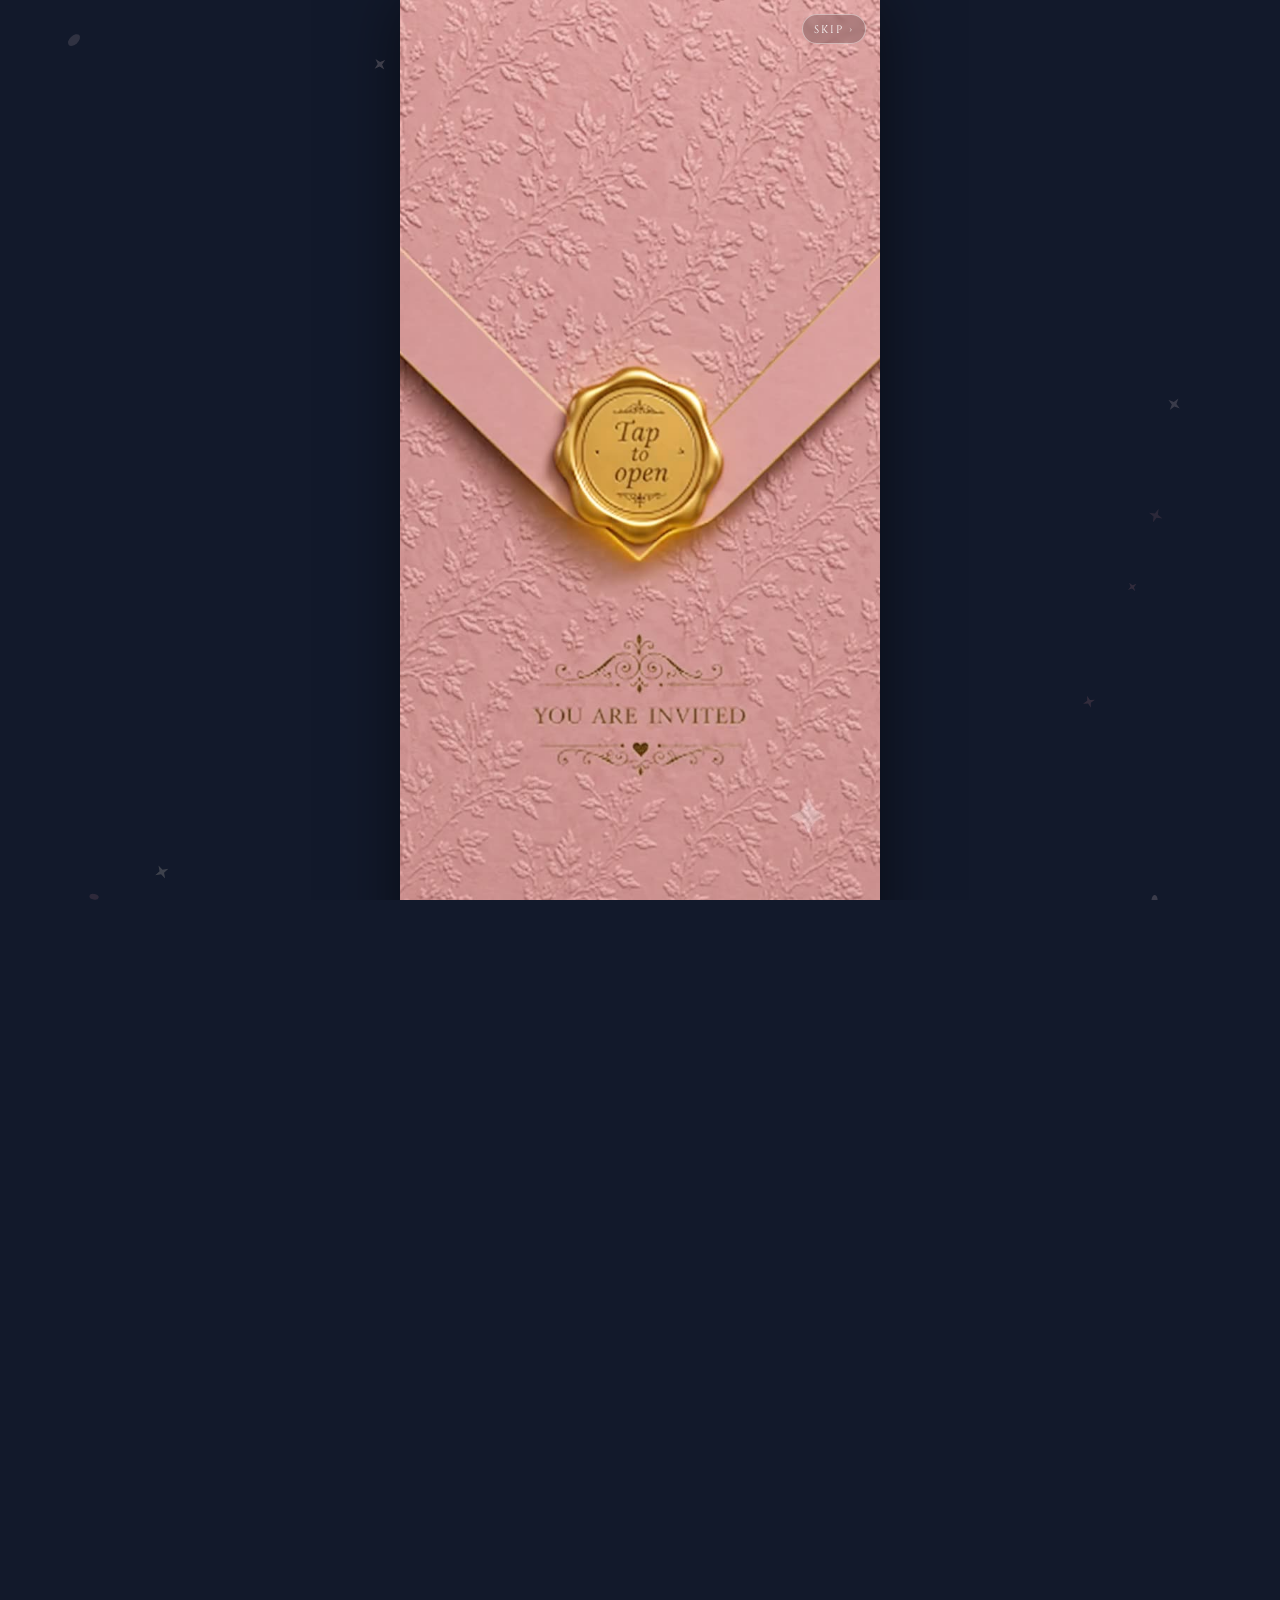
==== index.html @ 9e863898 "Initial-Commit" ====
<!doctype html>
<html lang="en">
<head>
  <meta charset="utf-8" />
  <meta name="viewport" content="width=device-width, initial-scale=1, viewport-fit=cover, maximum-scale=5" />
  <title>Sowreen &amp; CA Shamshuddeen BM — Wedding Invitation</title>
  <meta name="description" content="With the blessings of Allah, you are cordially invited to the Nikah of Sowreen &amp; CA Shamshuddeen BM — Saturday, 26 September 2026, Indian Auditorium, Neralkatte, Mani. Insha Allah." />
  <meta name="theme-color" content="#1f2a44" />
  <meta name="author" content="Sowreen &amp; CA Shamshuddeen BM" />

  <link rel="canonical" href="https://sowreen-weds-shamshuddeen.vercel.app/" />

  <!-- Open Graph / social preview (absolute URLs required for WhatsApp/Facebook) -->
  <meta property="og:type" content="website" />
  <meta property="og:site_name" content="Sowreen weds Shamshuddeen" />
  <meta property="og:title" content="Sowreen &amp; CA Shamshuddeen BM — Wedding Invitation" />
  <meta property="og:description" content="You are cordially invited to the Nikah — Saturday, 26 September 2026, Indian Auditorium, Neralkatte, Mani. Insha Allah." />
  <meta property="og:url" content="https://sowreen-weds-shamshuddeen.vercel.app/" />
  <meta property="og:image" content="https://sowreen-weds-shamshuddeen.vercel.app/assets/og-image.jpg?v=3" />
  <meta property="og:image:secure_url" content="https://sowreen-weds-shamshuddeen.vercel.app/assets/og-image.jpg?v=3" />
  <meta property="og:image:type" content="image/jpeg" />
  <meta property="og:image:width" content="1200" />
  <meta property="og:image:height" content="630" />
  <meta property="og:image:alt" content="Sowreen weds Shamshuddeen — Wedding Invitation" />
  <meta property="og:locale" content="en_US" />

  <meta name="twitter:card" content="summary_large_image" />
  <meta name="twitter:title" content="Sowreen &amp; CA Shamshuddeen BM — Wedding Invitation" />
  <meta name="twitter:description" content="You are cordially invited to the Nikah — Saturday, 26 September 2026, Indian Auditorium, Neralkatte, Mani. Insha Allah." />
  <meta name="twitter:image" content="https://sowreen-weds-shamshuddeen.vercel.app/assets/og-image.jpg?v=3" />

  <link rel="icon" href="assets/favicon.svg" type="image/svg+xml" />
  <link rel="apple-touch-icon" href="assets/favicon.svg" />

  <!-- Structured Data / Schema.org for SEO -->
  <script type="application/ld+json">
  {
    "@context": "https://schema.org",
    "@type": "Event",
    "name": "Nikah Ceremony of Sowreen & CA Shamshuddeen BM",
    "startDate": "2026-09-26T17:45:00+05:30",
    "endDate": "2026-09-26T21:30:00+05:30",
    "eventStatus": "https://schema.org/EventScheduled",
    "eventAttendanceMode": "https://schema.org/OfflineEventAttendanceMode",
    "location": {
      "@type": "Place",
      "name": "Indian Auditorium",
      "address": {
        "@type": "PostalAddress",
        "streetAddress": "Neralkatte, Mani",
        "addressLocality": "Bantwal",
        "addressRegion": "Karnataka",
        "addressCountry": "IN"
      }
    },
    "image": [
      "https://sowreen-weds-shamshuddeen.vercel.app/assets/og-image.jpg"
    ],
    "description": "Wedding celebration and Nikah ceremony of Sowreen & CA Shamshuddeen BM at Indian Auditorium, Neralkatte, Mani followed by dinner."
  }
  </script>

  <!-- Fonts -->
  <link rel="preconnect" href="https://fonts.googleapis.com" />
  <link rel="preconnect" href="https://fonts.gstatic.com" crossorigin />
  <link href="https://fonts.googleapis.com/css2?family=Cinzel:wght@400;500;600&family=Cormorant+Garamond:ital,wght@0,400;0,500;0,600;1,400;1,500&family=Great+Vibes&family=Marcellus&display=swap" rel="stylesheet" />

  <link rel="stylesheet" href="styles.css" />
</head>
<body>

  <!-- Single background music track (user gesture starts it on envelope open). -->
  <audio id="bg-music" loop preload="auto" playsinline>
    <source src="assets/Wedding Nasheed - Sameer Miya.mp3" type="audio/mpeg" />
  </audio>

  <!-- ===== Fixed viewport frame: keeps overlays inside the phone column on desktop ===== -->
  <div class="viewport-frame" aria-hidden="false">

    <!-- Ambient floating petals (very subtle, whole-page) -->
    <canvas id="ambient" class="ambient" aria-hidden="true"></canvas>

    <!-- ===== Section 1: ENVELOPE COVER ===== -->
    <div id="cover" class="cover" role="dialog" aria-label="Wedding invitation envelope. Tap to open.">
      <!-- Poster shown first; swapped for the playing video on tap. Structured so the
           whole media block can be replaced by any other envelope video later. -->
      <div class="cover__media">
        <img id="cover-poster" class="cover__poster" src="assets/envelope-poster.jpg"
             alt="A blush embossed envelope with a gold wax seal reading Tap to open, and You are invited." />
        <video id="cover-video" class="cover__video" muted playsinline preload="auto"
               poster="assets/envelope-poster.jpg">
          <source src="assets/envelope.mp4" type="video/mp4" />
        </video>
      </div>

      <!-- Full-cover tap target (the envelope's own gold seal is the visual cue) -->
      <button id="cover-open" class="cover__open" aria-label="Tap to open the invitation"></button>

      <button id="cover-skip" class="cover__skip" type="button">Skip &rsaquo;</button>
      <div id="cover-flash" class="cover__flash" aria-hidden="true"></div>
    </div>

    <!-- ===== Floating sound toggle (HUD) ===== -->
    <button id="sound-toggle" class="sound-toggle is-hidden" type="button"
            aria-label="Turn music on" aria-pressed="false">
      <svg class="ico ico--off" viewBox="0 0 24 24" width="20" height="20" aria-hidden="true">
        <path d="M4 9v6h4l5 4V5L8 9H4z" fill="currentColor"/>
        <path d="M16 8l6 6M22 8l-6 6" stroke="currentColor" stroke-width="1.8" stroke-linecap="round" fill="none"/>
      </svg>
      <svg class="ico ico--on" viewBox="0 0 24 24" width="20" height="20" aria-hidden="true">
        <path d="M4 9v6h4l5 4V5L8 9H4z" fill="currentColor"/>
        <path d="M16.5 8.5a5 5 0 0 1 0 7M18.8 6.2a8 8 0 0 1 0 11.6" stroke="currentColor" stroke-width="1.8" stroke-linecap="round" fill="none"/>
      </svg>
    </button>
  </div>

  <!-- ===== The invitation (scrolling phone column) ===== -->
  <main id="app" class="phone" aria-label="Wedding invitation">

    <!-- ===== Section 2: VIDEO HERO ===== -->
    <section id="hero" class="hero section-full">
      <video id="hero-video" class="hero__video" autoplay muted playsinline preload="auto"
             poster="assets/hero-poster.jpg">
        <source src="assets/hero.mp4" type="video/mp4" />
      </video>
      <div class="hero__scrim"></div>
      <div class="hero__content">
        <p class="hero__eyebrow reveal">Request the pleasure of your company &amp; blessings to celebrate the wedding of</p>

        <h1 class="couple-name script reveal">Sowreen</h1>
        <p class="couple-parent reveal">Daughter of Mrs. &amp; Mr. K Abdul Salam<br><span style="font-size: 0.85em; opacity: 0.85;">Grand D/o Late Mohammed &amp; Late Chaiyabba &bull; Farangipete</span></p>

        <div class="amp reveal"><span>&amp;</span></div>

        <h1 class="couple-name script reveal">CA Shamshuddeen BM</h1>
        <p class="couple-parent reveal">Son of Mr. Abbas BM<br><span style="font-size: 0.85em; opacity: 0.85;">Aysha Cottage, Panthadka, Kodaje, Neralkatte</span></p>
      </div>
      <a class="scroll-cue" href="#welcome" aria-label="Scroll down">
        <span class="scroll-cue__text">Scroll</span>
        <span class="scroll-cue__chevron"></span>
      </a>
    </section>

    <!-- ===== Section 3: WELCOME / BLESSING ===== -->
    <section id="welcome" class="welcome section-pad">
      <div class="bismillah reveal">
        <p class="bismillah__ar">In the name of Allah</p>
        <p class="bismillah__en">the Most Gracious and the Most Merciful</p>
      </div>

      <div class="verse reveal">
        <p class="verse__text">&ldquo;And We created you in pairs&rdquo;</p>
        <p class="verse__ref">Quran 78:8</p>
      </div>

      <h2 class="title reveal">Welcome</h2>

      <p class="welcome__body reveal">
        We cordially request the pleasure of your company and blessings to celebrate the <em>Nikah</em> of
        <strong>Sowreen</strong> &amp; <strong>CA Shamshuddeen BM</strong>.
        As they begin their blessed journey together in faith and love, we thank you for
        gracing this joyful occasion.
      </p>

      <a class="scroll-cue scroll-cue--dark reveal" href="#scratch" aria-label="Scroll down">
        <span class="scroll-cue__text">Continue</span>
        <span class="scroll-cue__chevron"></span>
      </a>
    </section>

    <!-- ===== Section 4: SCRATCH TO REVEAL → OUR FOREVER BEGINS ===== -->
    <section id="scratch" class="reveal-heart section-full">
      <canvas id="petals" class="reveal-heart__petals" aria-hidden="true"></canvas>
      <div class="reveal-heart__inner reveal">
        <h2 class="reveal-heart__heading script" id="forever-heading">Scratch to Reveal</h2>
        <div class="ornament" aria-hidden="true">
          <span class="ornament__line"></span>
          <span class="ornament__heart">&#9829;</span>
          <span class="ornament__line"></span>
        </div>

        <div class="scratch-heart" id="scratch-card">
          <!-- Revealed underneath: gold heart outline + the invite -->
          <div class="heart-badge">
            <svg viewBox="0 0 200 190" class="heart-badge__svg" aria-hidden="true">
              <path class="heart-badge__path" d="M100 175S12 122 12 60C12 30 36 12 62 12c18 0 31 10 38 24 7-14 20-24 38-24 26 0 50 18 50 48 0 62-88 115-88 115z"/>
            </svg>
            <div class="heart-badge__text">
              <span class="heart-badge__label">You&rsquo;re Invited</span>
              <span class="heart-badge__day">Saturday, 26 September 2026</span>
              <span class="heart-badge__time">5:45 PM</span>
            </div>
          </div>
          <!-- Glittery rose foil, clipped to the same heart, scratched away -->
          <canvas id="scratch-canvas" class="scratch-heart__canvas"
                  aria-label="Scratch the heart to reveal"></canvas>
        </div>

        <p class="subtle subtle--tiny" id="scratch-hint">Scratch the heart to reveal</p>
      </div>
    </section>

    <!-- ===== Section 6: COUNTDOWN ===== -->
    <section id="countdown" class="countdown section-pad">
      <h2 class="title reveal" id="cd-title">Counting Down to the Nikah</h2>
      <p class="subtle reveal" id="cd-sub">Saturday, 26 September 2026 &middot; 5:45 PM (IST)</p>
      <div class="cd reveal" id="cd" role="timer" aria-live="off">
        <div class="cd__unit"><span class="cd__num" id="cd-days">00</span><span class="cd__lbl" id="cd-l1">Days</span></div>
        <div class="cd__unit"><span class="cd__num" id="cd-hours">00</span><span class="cd__lbl" id="cd-l2">Hours</span></div>
        <div class="cd__unit"><span class="cd__num" id="cd-mins">00</span><span class="cd__lbl" id="cd-l3">Minutes</span></div>
        <div class="cd__unit"><span class="cd__num" id="cd-secs">00</span><span class="cd__lbl" id="cd-l4">Seconds</span></div>
      </div>
    </section>

    <!-- ===== Section 7: PROGRAM / TIMELINE ===== -->
    <section id="program" class="program section-pad">
      <h2 class="title reveal">The Celebrations</h2>

      <div class="timeline">
        <!-- Nikah -->
        <article class="event reveal">
          <span class="event__dot" aria-hidden="true"></span>
          <p class="event__label">Nikah Ceremony</p>
          <p class="event__date">Saturday, 26 September 2026</p>
          <p class="event__hijri">15 Rabi al-Akhir 1448</p>
          <p class="event__time">5:45 PM (IST)</p>
          <p class="event__venue">Indian Auditorium, Neralkatte, Mani</p>
          <div class="event__actions">
            <a class="btn btn--sm" id="gcal-nikah" target="_blank" rel="noopener">Add to Google Calendar</a>
          </div>
        </article>

        <!-- Dinner -->
        <article class="event reveal">
          <span class="event__dot" aria-hidden="true"></span>
          <p class="event__label">Wedding Dinner</p>
          <p class="event__date">Saturday, 26 September 2026</p>
          <p class="event__hijri">15 Rabi al-Akhir 1448</p>
          <p class="event__time">Followed by Dinner</p>
          <p class="event__venue">Indian Auditorium, Neralkatte, Mani</p>
          <div class="event__actions">
            <a class="btn btn--sm" id="gcal-reception" target="_blank" rel="noopener">Add to Google Calendar</a>
          </div>
        </article>
      </div>

      <div class="program__ics reveal">
        <button class="btn btn--ghost" id="ics-both" type="button">Download invitation (.ics)</button>
      </div>
    </section>

    <!-- ===== Section 8: LOCATION ===== -->
    <section id="location" class="location section-pad">
      <h2 class="title reveal">Venue &amp; Location</h2>

      <article class="venue reveal">
        <p class="venue__label">Nikah &amp; Wedding Dinner</p>
        <h3 class="venue__name">Indian Auditorium</h3>
        <p class="venue__addr">Neralkatte, Mani, Karnataka</p>
        <p class="venue__hint">Neralkatte junction &middot; Near Mani &middot; Bantwal</p>

        <div class="venue__art">
          <svg viewBox="0 0 240 150" class="venue-art" fill="none" stroke="currentColor"
               stroke-width="2.2" stroke-linecap="round" stroke-linejoin="round" aria-hidden="true">
            <line x1="16" y1="140" x2="224" y2="140"/>
            <path d="M44 70 L120 34 L196 70 Z"/>
            <circle cx="86" cy="52" r="1.6"/><circle cx="103" cy="44" r="1.6"/><circle cx="120" cy="40" r="1.6"/><circle cx="137" cy="44" r="1.6"/><circle cx="154" cy="52" r="1.6"/>
            <path d="M40 70 H200 M40 76 H200"/>
            <path d="M58 76 V128 M84 76 V128 M156 76 V128 M182 76 V128"/>
            <path d="M46 128 H194 M40 140 H200 M52 134 H188"/>
            <path d="M106 128 V100 a14 14 0 0 1 28 0 V128"/>
          </svg>
        </div>

        <div class="venue__actions">
          <a class="btn btn--sm" target="_blank" rel="noopener"
             href="https://www.google.com/maps/dir/?api=1&amp;destination=Indian%20Auditorium%20Neralkatte%20Mani">Get Directions</a>
          <a class="btn btn--sm btn--outline" target="_blank" rel="noopener"
             href="https://www.google.com/maps/search/?api=1&amp;query=Indian%20Auditorium%20Neralkatte%20Mani">View on Google Maps</a>
        </div>
      </article>

      <!-- Contact / RSVP Card from Card Details -->
      <article class="venue reveal" style="margin-top: 1.5rem;">
        <p class="venue__label">For Inquiries &amp; Wishes</p>
        <h3 class="venue__name" style="font-size: 1.15rem;">Mrs. &amp; Mr. K Abdul Salam</h3>
        <p class="venue__addr">Kesanamogaru House, Farangipete, Bantwal</p>
        <p class="venue__hint">Mobile: +91 9845007212</p>
        <div class="venue__actions">
          <a class="btn btn--sm" href="tel:+919845007212">Call: +91 9845007212</a>
          <a class="btn btn--sm btn--outline" target="_blank" rel="noopener" href="https://wa.me/919845007212?text=Heartiest%20Congratulations%20on%20the%20wedding%20of%20Sowreen%20and%20Shamshuddeen!">WhatsApp</a>
        </div>
      </article>
    </section>

    <!-- ===== Section 9: FOOTER ===== -->
    <footer id="footer" class="footer section-pad">
      <div class="footer__mono reveal">S <span>&amp;</span> S</div>
      <p class="footer__dua reveal">&ldquo;Your dua and blessings are the best gift for us&rdquo;</p>
      <p class="footer__insha script reveal">Insha Allah</p>
      <p class="footer__compliments reveal">With best compliments from Relatives &amp; Friends</p>

      <a class="credit reveal" href="https://www.citymartindia.com/" target="_blank" rel="noopener"
         aria-label="Designed and printed by Citymart — cards and graphics">
        <span class="credit__by">Designed &amp; printed by</span>
        <img class="credit__logo" src="assets/citymart-logo.svg" width="74"
             alt="Citymart — cards & graphics" />
      </a>
    </footer>

  </main>

  <script src="script.js" defer></script>
</body>
</html>
---- styles.css ----
/* =========================================================================
   Sowreen weds Shamshuddeen — mobile-first wedding invitation
   Palette: blush / rose · cream · gold · deep night-blue
   ========================================================================= */

:root {
  --blush:      #f7dcdc;
  --blush-soft: #fbeae8;
  --rose:       #cf8a92;
  --rose-deep:  #b06d77;
  --cream:      #fbf4ea;
  --cream-2:    #f5e9da;
  --gold:       #c6a04e;
  --gold-lite:  #e6cf94;
  --gold-deep:  #a37d2f;
  --night:      #1c2740;
  --night-2:    #26324f;
  --night-3:    #33415f;
  --ink:        #40352f;
  --ink-soft:   #6a5c53;
  --paper:      #fffaf3;

  --col-w: 480px;

  --f-script: "Great Vibes", "Segoe Script", cursive;
  --f-serif:  "Cormorant Garamond", Georgia, serif;
  --f-caps:   "Cinzel", "Marcellus", Georgia, serif;
  --f-caps-2: "Marcellus", "Cinzel", Georgia, serif;

  --ease: cubic-bezier(0.22, 0.61, 0.36, 1);
  --safe-top: env(safe-area-inset-top, 0px);
  --safe-bot: env(safe-area-inset-bottom, 0px);
}

* { box-sizing: border-box; }

html, body {
  margin: 0;
  padding: 0;
  background: #12192b;
  color: var(--ink);
  font-family: var(--f-serif);
  -webkit-font-smoothing: antialiased;
  text-rendering: optimizeLegibility;
  overflow-x: hidden;
}

body { position: relative; }

img, video, canvas { max-width: 100%; display: block; }

/* Lock scroll while the envelope cover is up */
body.cover-active { overflow: hidden; height: 100svh; }

/* ---------- Phone column ---------- */
.phone {
  width: 100%;
  max-width: var(--col-w);
  margin: 0 auto;
  position: relative;
  background: linear-gradient(180deg, var(--night) 0%, var(--night-2) 12%, var(--cream) 40%, var(--blush-soft) 100%);
  overflow: hidden;
}

.section-full {
  min-height: 100svh;
  position: relative;
  display: flex;
  flex-direction: column;
  justify-content: center;
  align-items: center;
}

.section-pad {
  padding: clamp(56px, 12vw, 92px) clamp(22px, 7vw, 40px);
  padding-bottom: clamp(56px, 12vw, 92px);
  position: relative;
}

/* ---------- Fixed viewport frame (keeps overlays inside the column) ---------- */
.viewport-frame {
  position: fixed;
  inset: 0;
  max-width: var(--col-w);
  margin-inline: auto;
  z-index: 50;
  pointer-events: none;
}
.viewport-frame > * { pointer-events: auto; }

/* ambient petals canvas over whole page (behind content) */
.ambient {
  position: fixed;
  inset: 0;
  width: 100%;
  height: 100%;
  z-index: 1;
  pointer-events: none;
  opacity: 0.55;
}

/* =========================================================================
   Typography helpers
   ========================================================================= */
.script { font-family: var(--f-script); font-weight: 400; }

.title {
  font-family: var(--f-caps);
  font-weight: 500;
  letter-spacing: 0.14em;
  text-transform: uppercase;
  font-size: clamp(1.15rem, 5.4vw, 1.5rem);
  color: var(--rose-deep);
  text-align: center;
  margin: 0 0 1.4em;
  position: relative;
  padding-bottom: 0.7em;
}
/* gold underline that draws in on reveal */
.title::after {
  content: "";
  position: absolute;
  left: 50%;
  bottom: 0;
  width: 0;
  height: 2px;
  background: linear-gradient(90deg, transparent, var(--gold) 20%, var(--gold-lite) 50%, var(--gold) 80%, transparent);
  transform: translateX(-50%);
  transition: width 1.1s var(--ease) 0.15s;
}
.reveal.in .title::after,
.title.reveal.in::after { width: 78%; }
/* underline also for titles that ARE the reveal element */

.subtle {
  text-align: center;
  color: var(--ink-soft);
  font-size: 1.05rem;
  letter-spacing: 0.04em;
  margin: 0 0 1.6em;
}
.subtle--tiny { font-size: 0.9rem; opacity: 0.8; margin-top: 1.2em; }

/* =========================================================================
   Reveal-on-scroll
   ========================================================================= */
.reveal {
  opacity: 0;
  transform: translateY(26px);
  transition: opacity 0.9s var(--ease), transform 0.9s var(--ease);
  will-change: opacity, transform;
}
.reveal.in { opacity: 1; transform: none; }

/* =========================================================================
   Section 1 — Envelope cover
   ========================================================================= */
.cover {
  position: fixed;
  inset: 0;
  max-width: var(--col-w);
  margin-inline: auto;
  z-index: 60;
  background: radial-gradient(120% 90% at 50% 40%, #e7c3c6 0%, #cf9aa0 55%, #9c6b72 100%);
  display: flex;
  align-items: center;
  justify-content: center;
  overflow: hidden;
  transition: opacity 0.9s var(--ease);
}
.cover.is-gone { opacity: 0; pointer-events: none; }

.cover__media { position: absolute; inset: 0; }
.cover__poster,
.cover__video {
  position: absolute;
  inset: 0;
  width: 100%;
  height: 100%;
  object-fit: cover;
}
.cover__video { opacity: 0; transition: opacity 0.4s ease; }
.cover.is-opening .cover__video { opacity: 1; }
.cover.is-opening .cover__poster { opacity: 0; transition: opacity 0.4s ease; }

.cover__open {
  position: absolute;
  inset: 0;
  width: 100%;
  height: 100%;
  border: 0;
  background: transparent;
  cursor: pointer;
  display: flex;
  align-items: flex-end;
  justify-content: center;
  padding-bottom: calc(16vh + var(--safe-bot));
  -webkit-tap-highlight-color: transparent;
}
.cover.is-opening .cover__open { display: none; }

@keyframes floaty {
  0%,100% { transform: translateY(0); }
  50%     { transform: translateY(-6px); }
}

.cover__skip {
  position: absolute;
  top: calc(var(--safe-top) + 14px);
  right: 14px;
  z-index: 3;
  border: 1px solid rgba(255,255,255,0.45);
  background: rgba(40,20,24,0.25);
  color: #fff;
  font-family: var(--f-caps);
  letter-spacing: 0.18em;
  text-transform: uppercase;
  font-size: 0.68rem;
  padding: 0.6em 1em;
  border-radius: 30px;
  cursor: pointer;
  backdrop-filter: blur(3px);
  -webkit-backdrop-filter: blur(3px);
}

.cover__flash {
  position: absolute;
  inset: 0;
  background: #fff;
  opacity: 0;
  pointer-events: none;
  z-index: 4;
}
.cover.is-flashing .cover__flash {
  animation: coverFlash 0.9s ease forwards;
}
@keyframes coverFlash {
  0%   { opacity: 0; }
  40%  { opacity: 0.9; }
  100% { opacity: 0; }
}

/* =========================================================================
   Floating sound toggle
   ========================================================================= */
.sound-toggle {
  position: absolute;
  top: calc(var(--safe-top) + 14px);
  right: 14px;
  z-index: 55;
  width: 46px;
  height: 46px;
  border-radius: 50%;
  border: 1px solid rgba(214, 182, 112, 0.8);
  background: rgba(28, 39, 64, 0.55);
  color: var(--gold-lite);
  display: grid;
  place-items: center;
  cursor: pointer;
  backdrop-filter: blur(6px);
  -webkit-backdrop-filter: blur(6px);
  box-shadow: 0 4px 16px rgba(0,0,0,0.28);
  transition: opacity 0.4s ease, transform 0.25s ease;
}
.sound-toggle:active { transform: scale(0.92); }
.sound-toggle.is-hidden { opacity: 0; pointer-events: none; }
.sound-toggle .ico { position: absolute; transition: opacity 0.25s ease; }
.sound-toggle .ico--on { opacity: 0; }
.sound-toggle[aria-pressed="true"] .ico--on { opacity: 1; }
.sound-toggle[aria-pressed="true"] .ico--off { opacity: 0; }

/* =========================================================================
   Section 2 — Hero
   ========================================================================= */
.hero { overflow: hidden; background: var(--night); }
.hero__video {
  position: absolute;
  inset: 0;
  width: 100%;
  height: 100%;
  object-fit: cover;
  z-index: 0;
}
.hero__scrim {
  position: absolute;
  inset: 0;
  z-index: 1;
  background:
    linear-gradient(180deg, rgba(18,25,43,0.55) 0%, rgba(18,25,43,0.12) 30%, rgba(18,25,43,0.25) 62%, rgba(18,25,43,0.75) 100%);
}
.hero__content {
  position: relative;
  z-index: 2;
  text-align: center;
  color: #fff;
  padding: 0 clamp(24px, 8vw, 44px);
  width: 100%;
}
.hero__eyebrow {
  font-family: var(--f-caps-2);
  font-size: 0.94rem;
  line-height: 1.6;
  letter-spacing: 0.05em;
  color: var(--cream);
  max-width: 20em;
  margin: 0 auto 1.1em;
  text-shadow: 0 2px 10px rgba(0,0,0,0.5);
  transition-delay: 0.15s;
}
.couple-name {
  font-size: clamp(2.9rem, 15vw, 4.1rem);
  line-height: 1.02;
  margin: 0.05em 0 0.06em;
  color: #fff;
  text-shadow: 0 3px 18px rgba(0,0,0,0.5), 0 0 30px rgba(230,207,148,0.25);
}
.couple-parent {
  font-size: 0.92rem;
  letter-spacing: 0.03em;
  color: var(--cream-2);
  margin: 0 0 0.2em;
  font-style: italic;
  text-shadow: 0 2px 8px rgba(0,0,0,0.5);
}
.amp {
  margin: 0.5em 0;
  display: flex;
  align-items: center;
  justify-content: center;
  gap: 14px;
}
.amp span {
  font-family: var(--f-script);
  font-size: 2.4rem;
  color: var(--gold-lite);
  text-shadow: 0 2px 12px rgba(0,0,0,0.5);
}
.amp::before, .amp::after {
  content: "";
  width: 42px;
  height: 1px;
  background: linear-gradient(90deg, transparent, var(--gold-lite));
}
.amp::after { transform: scaleX(-1); }

/* Scroll cue */
.scroll-cue {
  position: absolute;
  bottom: calc(20px + var(--safe-bot));
  left: 0;
  right: 0;
  z-index: 3;
  display: flex;
  flex-direction: column;
  align-items: center;
  gap: 8px;
  text-decoration: none;
  color: var(--cream);
  animation: floaty 2.4s ease-in-out infinite;
}
.scroll-cue__text {
  font-family: var(--f-caps);
  text-transform: uppercase;
  letter-spacing: 0.22em;
  font-size: 0.66rem;
}
.scroll-cue__chevron {
  width: 12px; height: 12px;
  border-right: 2px solid currentColor;
  border-bottom: 2px solid currentColor;
  transform: rotate(45deg);
}
.scroll-cue--dark { position: static; transform: none; color: var(--rose-deep); margin: 2.4em auto 0; }

/* =========================================================================
   Section 3 — Welcome / blessing
   ========================================================================= */
.welcome {
  background: linear-gradient(180deg, #dcc2c4 0%, #ecdadb 50%, #f4e9e8 100%);
  text-align: center;
}
.bismillah { margin-bottom: 1.8em; }
.bismillah__ar {
  font-family: var(--f-caps);
  font-size: 1.25rem;
  letter-spacing: 0.06em;
  color: var(--gold-deep);
  margin: 0 0 0.25em;
}
.bismillah__en {
  font-style: italic;
  font-size: 1.02rem;
  color: var(--ink-soft);
  margin: 0;
}
.verse {
  margin: 0 auto 2.4em;
  max-width: 22em;
}
.verse__text {
  font-family: var(--f-serif);
  font-style: italic;
  font-size: 1.55rem;
  color: var(--rose-deep);
  margin: 0 0 0.3em;
  line-height: 1.4;
}
.verse__ref {
  font-family: var(--f-caps);
  letter-spacing: 0.2em;
  text-transform: uppercase;
  font-size: 0.72rem;
  color: var(--gold-deep);
  margin: 0;
}
.welcome__body {
  font-size: 1.22rem;
  line-height: 1.75;
  color: var(--ink);
  max-width: 24em;
  margin: 0 auto;
}
.welcome__body em { color: var(--rose-deep); font-weight: 500; }
.welcome__body strong { color: var(--ink); font-weight: 600; }

/* =========================================================================
   Section 4 — Scratch to reveal → Our forever begins
   ========================================================================= */
.reveal-heart {
  background: linear-gradient(180deg, #efd9d8 0%, #f2e4e6 45%, #ebdeea 100%);
  text-align: center;
  overflow: hidden;
}
.reveal-heart__petals {
  position: absolute;
  inset: 0;
  width: 100%;
  height: 100%;
  z-index: 0;
  pointer-events: none;
}
.reveal-heart__inner {
  position: relative;
  z-index: 2;
  width: 100%;
  padding: 0 clamp(22px, 7vw, 40px);
}
.reveal-heart__heading {
  font-size: clamp(2.1rem, 9.5vw, 3.2rem);
  line-height: 1.05;
  color: var(--rose-deep);
  margin: 0 0 0.1em;
  transition: opacity 0.5s ease;
}

.ornament {
  display: flex;
  align-items: center;
  justify-content: center;
  gap: 12px;
  margin: 0.2em auto 1.5em;
}
.ornament__line {
  width: 46px;
  height: 1px;
  background: linear-gradient(90deg, transparent, var(--gold));
}
.ornament__line:last-child { transform: scaleX(-1); }
.ornament__heart { color: var(--rose); font-size: 0.85rem; }

.scratch-heart {
  position: relative;
  width: min(300px, 74vw);
  aspect-ratio: 200 / 190;
  margin: 0 auto;
}
.heart-badge { position: absolute; inset: 0; width: 100%; height: 100%; }
.heart-badge__svg { position: absolute; inset: 0; width: 100%; height: 100%; overflow: visible; }
.heart-badge__path {
  fill: rgba(255,255,255,0.4);
  stroke: var(--gold);
  stroke-width: 2.5;
  filter: drop-shadow(0 12px 26px rgba(150,80,86,0.35));
}
.heart-badge__text {
  position: absolute;
  inset: 0;
  display: flex;
  flex-direction: column;
  align-items: center;
  justify-content: center;
  gap: 4px;
  padding-bottom: 7%;
}
.heart-badge__label {
  font-family: var(--f-script);
  font-size: 2rem;
  color: var(--rose-deep);
  line-height: 1;
}
.heart-badge__day {
  font-family: var(--f-caps);
  text-transform: uppercase;
  letter-spacing: 0.08em;
  font-size: 0.72rem;
  color: var(--ink);
  margin-top: 0.5em;
}
.heart-badge__time {
  font-family: var(--f-serif);
  font-size: 1.3rem;
  color: var(--gold-deep);
  letter-spacing: 0.06em;
}
.scratch-heart__canvas {
  position: absolute;
  inset: 0;
  width: 100%;
  height: 100%;
  touch-action: none;
  cursor: grab;
  transition: opacity 0.6s ease;
}
.scratch-heart.is-revealed .scratch-heart__canvas { opacity: 0; pointer-events: none; }

/* =========================================================================
   Section 6 — Countdown
   ========================================================================= */
.countdown {
  background: linear-gradient(180deg, var(--rose) 0%, var(--night-2) 130%);
  text-align: center;
}
.countdown .title { color: #fff; }
.countdown .title::after { background: linear-gradient(90deg, transparent, var(--gold-lite), transparent); }
.countdown .subtle { color: var(--cream); }
.cd {
  display: grid;
  grid-template-columns: repeat(4, 1fr);
  gap: clamp(8px, 3vw, 16px);
  max-width: 380px;
  margin: 0.4em auto 0;
}
.cd__unit {
  background: rgba(255,255,255,0.1);
  border: 1px solid rgba(230,207,148,0.4);
  border-radius: 14px;
  padding: 1em 0.3em 0.8em;
  display: flex;
  flex-direction: column;
  align-items: center;
  backdrop-filter: blur(4px);
  -webkit-backdrop-filter: blur(4px);
}
.cd__num {
  font-family: var(--f-caps);
  font-size: clamp(1.8rem, 8vw, 2.4rem);
  color: #fff;
  line-height: 1;
  font-variant-numeric: tabular-nums;
}
.cd__num.tick { animation: tick 0.5s var(--ease); }
@keyframes tick {
  0% { transform: translateY(-6px); opacity: 0.3; }
  100% { transform: translateY(0); opacity: 1; }
}
.cd__lbl {
  font-family: var(--f-caps);
  text-transform: uppercase;
  letter-spacing: 0.14em;
  font-size: 0.6rem;
  color: var(--gold-lite);
  margin-top: 0.7em;
}
.cd__done {
  color: #fff;
  font-size: 1.3rem;
  font-style: italic;
  margin-top: 1em;
}

/* =========================================================================
   Section 7 — Program / timeline
   ========================================================================= */
.program { background: linear-gradient(180deg, var(--night-2) 0%, var(--night) 60%, var(--night-2) 100%); }
.program .title { color: #fff; }
.program .title::after { background: linear-gradient(90deg, transparent, var(--gold-lite), transparent); }
.timeline {
  position: relative;
  max-width: 380px;
  margin: 0 auto;
  padding-left: 26px;
}
.timeline::before {
  content: "";
  position: absolute;
  left: 6px;
  top: 6px;
  bottom: 6px;
  width: 2px;
  background: linear-gradient(180deg, var(--gold), rgba(198,160,78,0.2));
}
.event {
  position: relative;
  background: rgba(255,255,255,0.06);
  border: 1px solid rgba(230,207,148,0.28);
  border-radius: 16px;
  padding: 1.3em 1.3em 1.2em;
  margin-bottom: 1.4em;
  color: var(--cream);
  backdrop-filter: blur(4px);
  -webkit-backdrop-filter: blur(4px);
}
.event__dot {
  position: absolute;
  left: -26px;
  top: 1.6em;
  width: 13px;
  height: 13px;
  border-radius: 50%;
  background: var(--gold-lite);
  border: 2px solid var(--night);
  box-shadow: 0 0 0 3px rgba(230,207,148,0.25);
}
.event__label {
  font-family: var(--f-caps);
  text-transform: uppercase;
  letter-spacing: 0.2em;
  font-size: 0.95rem;
  color: var(--gold-lite);
  margin: 0 0 0.5em;
}
.event__date { font-size: 1.28rem; color: #fff; margin: 0 0 0.1em; font-weight: 500; }
.event__hijri { font-size: 0.86rem; font-style: italic; color: var(--cream-2); opacity: 0.85; margin: 0 0 0.5em; }
.event__time { font-size: 1.02rem; color: var(--cream); margin: 0 0 0.15em; }
.event__venue { font-size: 0.98rem; color: var(--cream-2); margin: 0 0 1em; line-height: 1.4; }
.event__actions { display: flex; }

.program__ics { text-align: center; margin-top: 0.6em; }

/* Buttons */
.btn {
  display: inline-flex;
  align-items: center;
  justify-content: center;
  gap: 0.5em;
  font-family: var(--f-caps);
  text-transform: uppercase;
  letter-spacing: 0.12em;
  font-size: 0.72rem;
  text-decoration: none;
  cursor: pointer;
  border-radius: 40px;
  padding: 0.85em 1.5em;
  border: 1px solid var(--gold);
  background: linear-gradient(135deg, var(--gold-lite), var(--gold));
  color: #3a2a12;
  transition: transform 0.18s ease, box-shadow 0.25s ease;
  box-shadow: 0 6px 18px -8px rgba(198,160,78,0.7);
}
.btn:active { transform: translateY(1px) scale(0.99); }
.btn--sm { font-size: 0.68rem; padding: 0.75em 1.25em; }
.btn--ghost {
  background: transparent;
  color: var(--gold-lite);
  border: 1px solid var(--gold);
  box-shadow: none;
}

/* =========================================================================
   Section 8 — Location
   ========================================================================= */
.location {
  background: linear-gradient(180deg, var(--night-2) 0%, var(--cream) 40%, var(--blush-soft) 100%);
  text-align: center;
}
.location .title { color: var(--gold-lite); }
.venue {
  background: var(--paper);
  border: 1px solid rgba(198,160,78,0.35);
  border-radius: 18px;
  padding: 1.6em 1.4em;
  margin: 0 auto 1.5em;
  max-width: 340px;
  box-shadow: 0 16px 36px -22px rgba(120,70,74,0.6);
}
.venue__label {
  font-family: var(--f-caps);
  text-transform: uppercase;
  letter-spacing: 0.22em;
  font-size: 0.72rem;
  color: var(--gold-deep);
  margin: 0 0 0.6em;
}
.venue__name {
  font-family: var(--f-caps-2);
  font-size: 1.5rem;
  color: var(--ink);
  margin: 0 0 0.15em;
  line-height: 1.2;
}
.venue__addr { font-size: 1.05rem; color: var(--ink-soft); margin: 0 0 0.2em; }
.venue__hint {
  font-family: var(--f-serif);
  font-style: italic;
  font-size: 0.9rem;
  color: var(--rose-deep);
  margin: 0 0 0.4em;
}
.venue__art {
  color: var(--gold-deep);
  max-width: 210px;
  margin: 0.6em auto 1.3em;
}
.venue-art {
  width: 100%;
  height: auto;
  display: block;
  filter: drop-shadow(0 8px 16px rgba(150,80,86,0.18));
}
.venue__actions {
  display: flex;
  flex-direction: column;
  align-items: center;
  gap: 0.6em;
}
.venue__actions .btn { min-width: 210px; }
.btn--outline {
  background: transparent;
  color: var(--gold-deep);
  border: 1px solid var(--gold);
  box-shadow: none;
}

/* =========================================================================
   Section 9 — Footer
   ========================================================================= */
.footer {
  background: linear-gradient(180deg, var(--blush-soft) 0%, var(--night-2) 100%);
  text-align: center;
  padding-bottom: calc(clamp(56px, 12vw, 92px) + var(--safe-bot));
}
.footer__mono {
  font-family: var(--f-script);
  font-size: 4rem;
  line-height: 1;
  color: var(--rose-deep);
  margin-bottom: 0.3em;
}
.footer__mono span { color: var(--gold); font-size: 2.8rem; }
.footer__dua {
  font-style: italic;
  font-size: 1.2rem;
  color: var(--ink);
  max-width: 20em;
  margin: 0.6em auto;
}
.footer__insha {
  font-size: 2.6rem;
  color: var(--gold-deep);
  margin: 0.2em 0 0.6em;
}
.footer__compliments {
  font-family: var(--f-caps);
  text-transform: uppercase;
  letter-spacing: 0.14em;
  font-size: 0.74rem;
  color: var(--cream);
  margin: 0;
}
.credit {
  margin: 2.4em auto 0;
  display: inline-flex;
  align-items: center;
  gap: 0.55em;
  background: rgba(255, 250, 243, 0.92);
  border: 1px solid rgba(198, 160, 78, 0.4);
  border-radius: 30px;
  padding: 0.4em 0.85em;
  text-decoration: none;
  box-shadow: 0 8px 20px -14px rgba(0, 0, 0, 0.5);
  opacity: 0.9;
  transition: opacity 0.2s ease;
}
.credit:hover { opacity: 1; }
.credit__by {
  font-family: var(--f-caps);
  text-transform: uppercase;
  letter-spacing: 0.14em;
  font-size: 0.48rem;
  color: var(--ink-soft);
}
.credit__logo { width: 74px; height: auto; display: block; }

/* =========================================================================
   Desktop framing (keeps it phone-shaped)
   ========================================================================= */
@media (min-width: 481px) {
  body { padding: 0; }
  .phone {
    box-shadow: 0 0 60px rgba(0,0,0,0.5);
    min-height: 100svh;
  }
}

/* =========================================================================
   Reduced motion
   ========================================================================= */
@media (prefers-reduced-motion: reduce) {
  .reveal { opacity: 1 !important; transform: none !important; transition: none !important; }
  .title::after { transition: none; width: 78%; }
  .scroll-cue { animation: none !important; }
  .cd__num.tick { animation: none !important; }
  * { scroll-behavior: auto !important; }
}

html { scroll-behavior: smooth; }
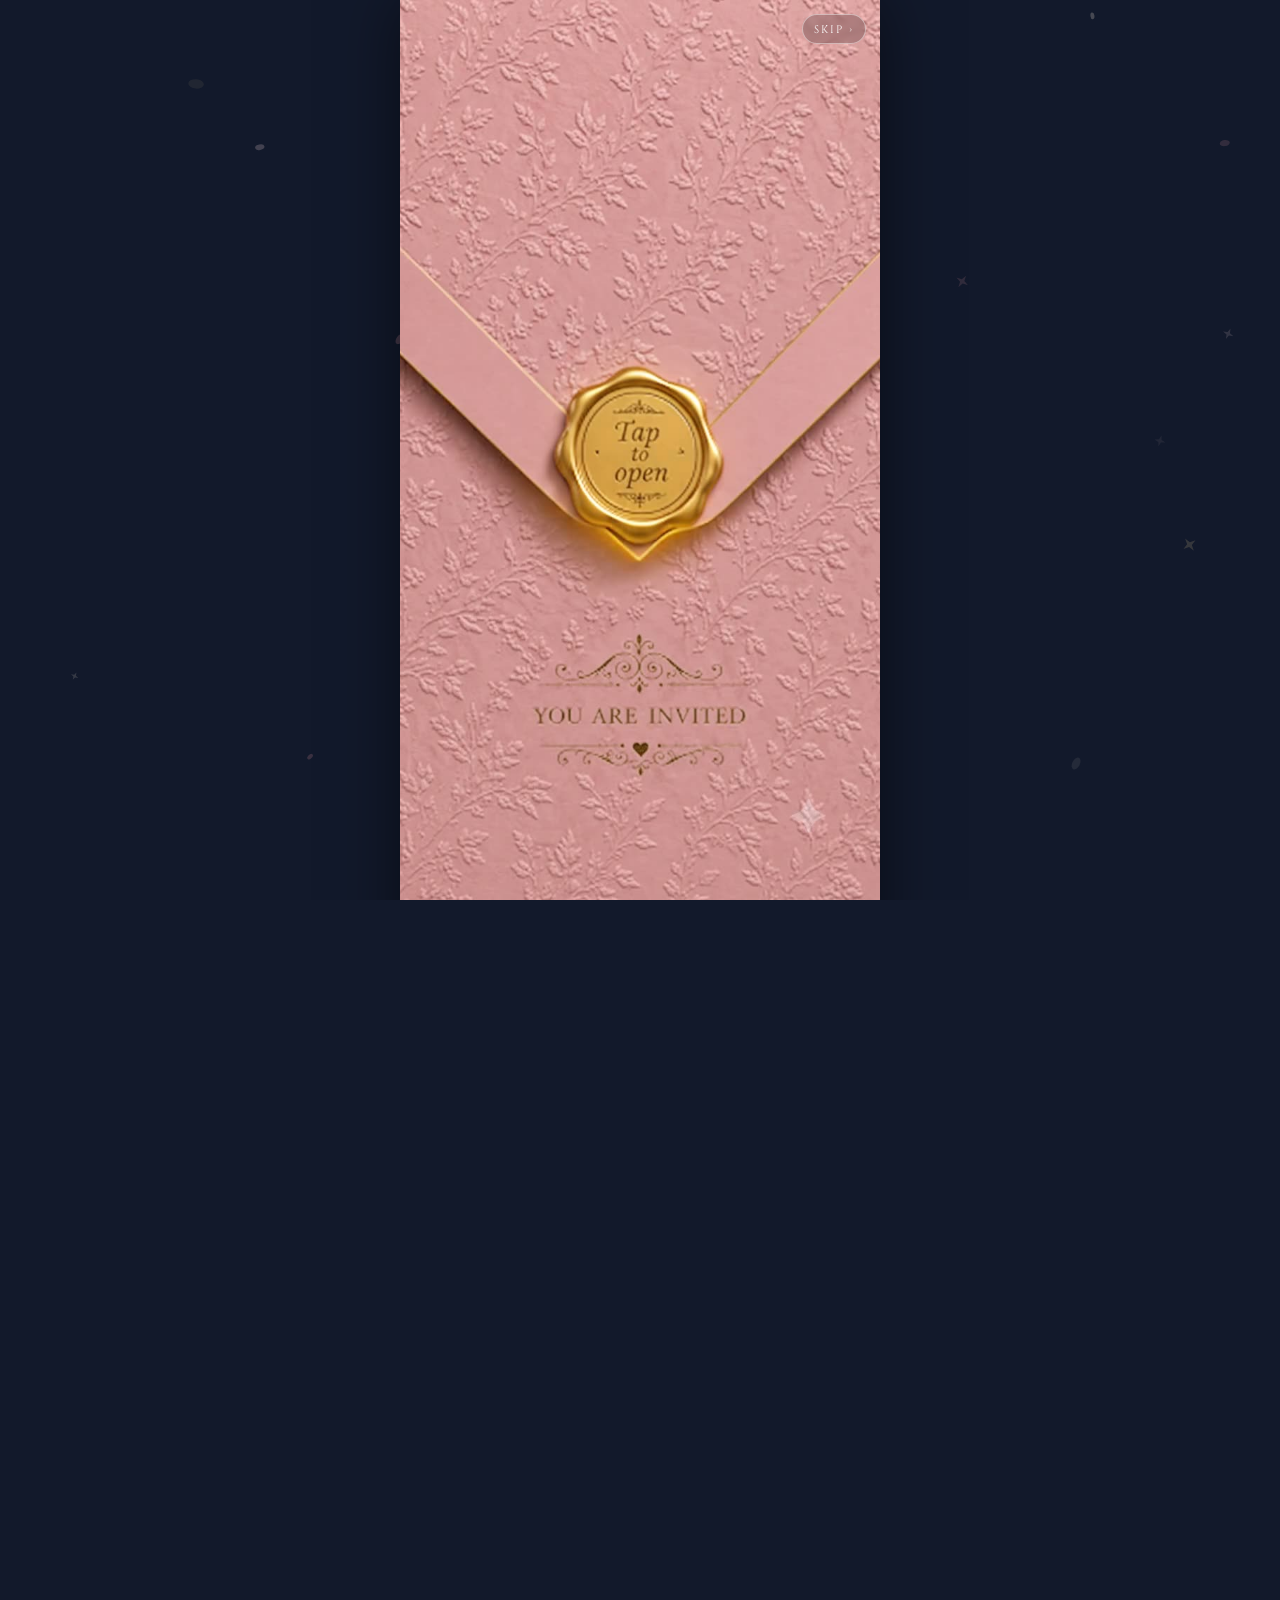
==== commit 5123cdb5: "Update-URLs-for-GitHub-Pages" ====
--- a/index.html
+++ b/index.html
@@ -8,16 +8,16 @@
   <meta name="theme-color" content="#1f2a44" />
   <meta name="author" content="Sowreen &amp; CA Shamshuddeen BM" />
 
-  <link rel="canonical" href="https://sowreen-weds-shamshuddeen.vercel.app/" />
+  <link rel="canonical" href="https://webziko.github.io/sowreen-weds-shamshuddeen/" />
 
   <!-- Open Graph / social preview (absolute URLs required for WhatsApp/Facebook) -->
   <meta property="og:type" content="website" />
   <meta property="og:site_name" content="Sowreen weds Shamshuddeen" />
   <meta property="og:title" content="Sowreen &amp; CA Shamshuddeen BM — Wedding Invitation" />
   <meta property="og:description" content="You are cordially invited to the Nikah — Saturday, 26 September 2026, Indian Auditorium, Neralkatte, Mani. Insha Allah." />
-  <meta property="og:url" content="https://sowreen-weds-shamshuddeen.vercel.app/" />
-  <meta property="og:image" content="https://sowreen-weds-shamshuddeen.vercel.app/assets/og-image.jpg?v=3" />
-  <meta property="og:image:secure_url" content="https://sowreen-weds-shamshuddeen.vercel.app/assets/og-image.jpg?v=3" />
+  <meta property="og:url" content="https://webziko.github.io/sowreen-weds-shamshuddeen/" />
+  <meta property="og:image" content="https://webziko.github.io/sowreen-weds-shamshuddeen/assets/og-image.jpg?v=4" />
+  <meta property="og:image:secure_url" content="https://webziko.github.io/sowreen-weds-shamshuddeen/assets/og-image.jpg?v=4" />
   <meta property="og:image:type" content="image/jpeg" />
   <meta property="og:image:width" content="1200" />
   <meta property="og:image:height" content="630" />
@@ -27,7 +27,7 @@
   <meta name="twitter:card" content="summary_large_image" />
   <meta name="twitter:title" content="Sowreen &amp; CA Shamshuddeen BM — Wedding Invitation" />
   <meta name="twitter:description" content="You are cordially invited to the Nikah — Saturday, 26 September 2026, Indian Auditorium, Neralkatte, Mani. Insha Allah." />
-  <meta name="twitter:image" content="https://sowreen-weds-shamshuddeen.vercel.app/assets/og-image.jpg?v=3" />
+  <meta name="twitter:image" content="https://webziko.github.io/sowreen-weds-shamshuddeen/assets/og-image.jpg?v=4" />
 
   <link rel="icon" href="assets/favicon.svg" type="image/svg+xml" />
   <link rel="apple-touch-icon" href="assets/favicon.svg" />
@@ -54,7 +54,7 @@
       }
     },
     "image": [
-      "https://sowreen-weds-shamshuddeen.vercel.app/assets/og-image.jpg"
+      "https://webziko.github.io/sowreen-weds-shamshuddeen/assets/og-image.jpg"
     ],
     "description": "Wedding celebration and Nikah ceremony of Sowreen & CA Shamshuddeen BM at Indian Auditorium, Neralkatte, Mani followed by dinner."
   }
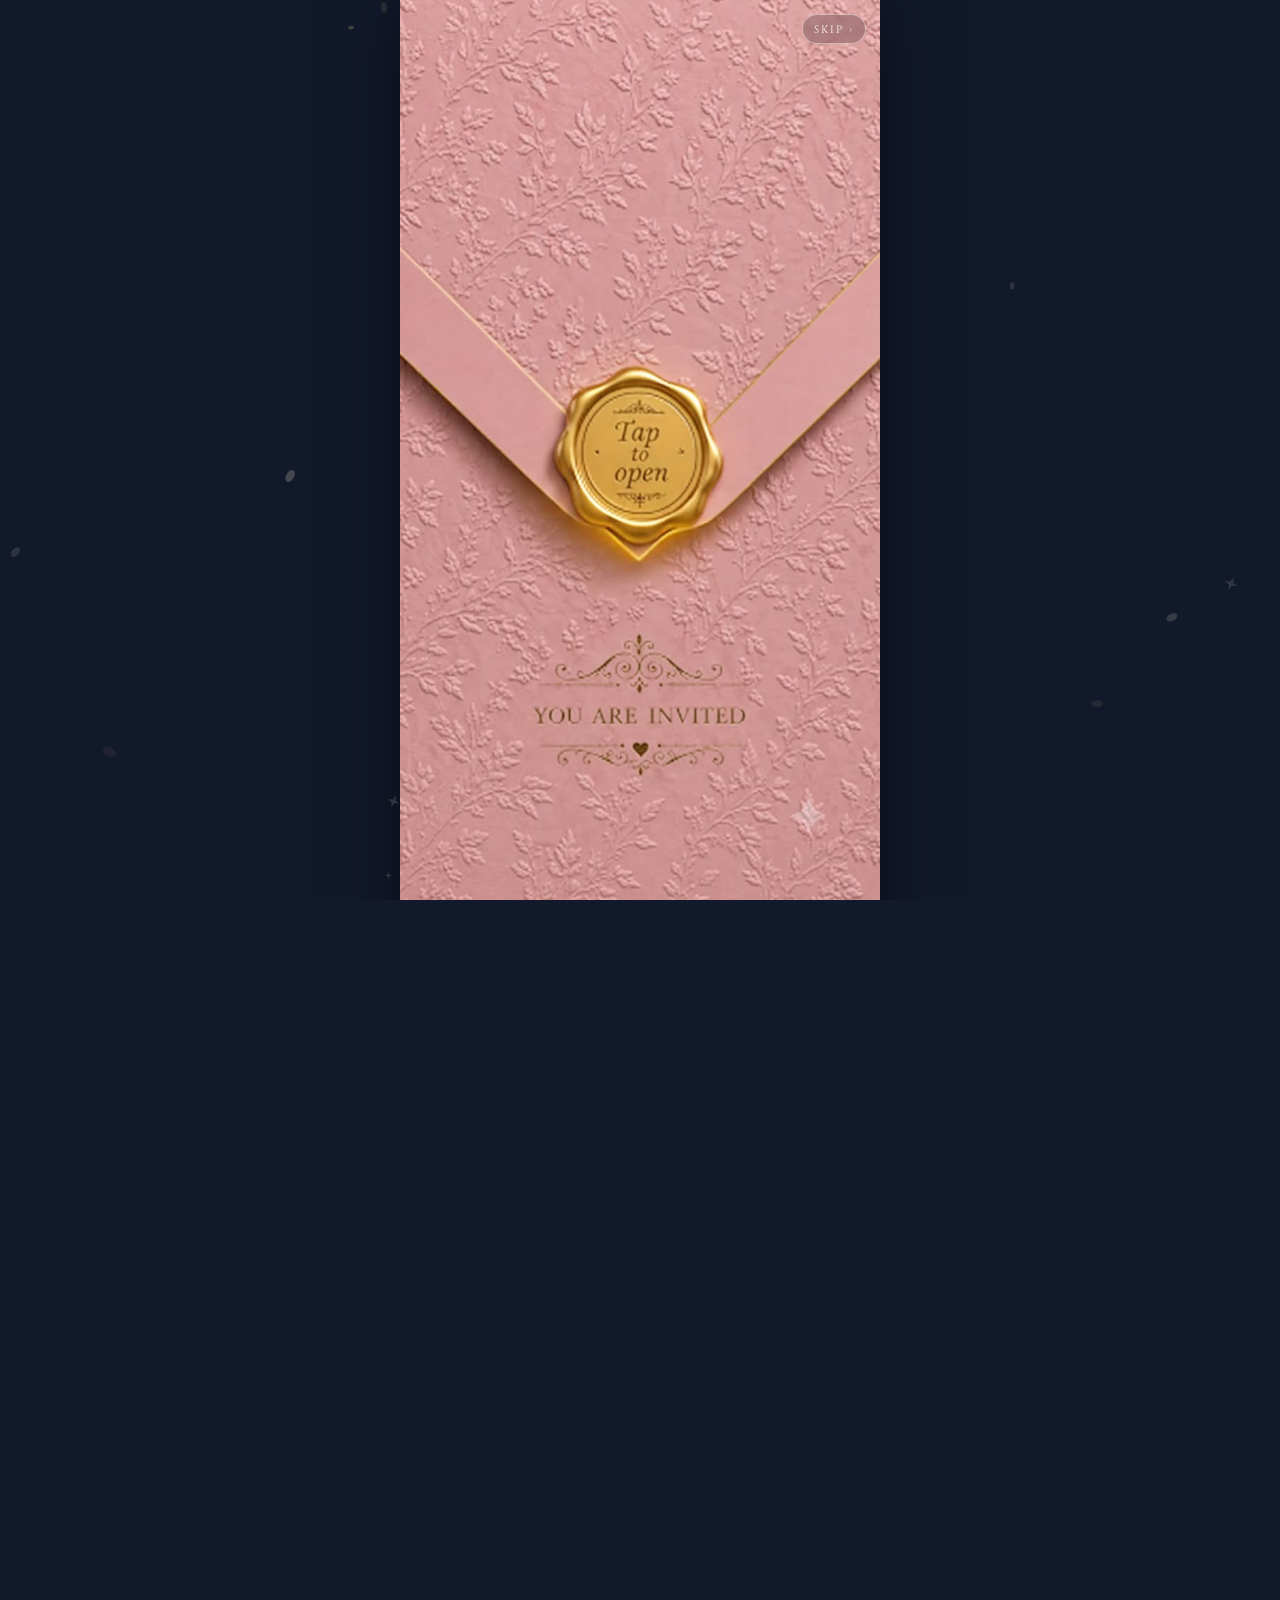
==== commit c78ebb09: "Uppercase-CA-and-single-line-Groom" ====
--- a/index.html
+++ b/index.html
@@ -132,7 +132,7 @@
 
         <div class="amp reveal"><span>&amp;</span></div>
 
-        <h1 class="couple-name script reveal">CA Shamshuddeen BM</h1>
+        <h1 class="couple-name couple-name--groom script reveal"><span class="ca-tag">CA</span> Shamshuddeen BM</h1>
         <p class="couple-parent reveal">Son of Mr. Abbas BM<br><span style="font-size: 0.85em; opacity: 0.85;">Aysha Cottage, Panthadka, Kodaje, Neralkatte</span></p>
       </div>
       <a class="scroll-cue" href="#welcome" aria-label="Scroll down">
--- a/styles.css
+++ b/styles.css
@@ -314,6 +314,22 @@
   color: #fff;
   text-shadow: 0 3px 18px rgba(0,0,0,0.5), 0 0 30px rgba(230,207,148,0.25);
 }
+.couple-name--groom {
+  font-size: clamp(1.8rem, 8.4vw, 3.2rem);
+  white-space: nowrap;
+}
+.ca-tag {
+  font-family: var(--f-serif);
+  font-size: 0.74em;
+  font-weight: 600;
+  letter-spacing: 0.06em;
+  text-transform: uppercase;
+  vertical-align: 0.08em;
+  display: inline-block;
+  margin-right: 0.15em;
+  color: #fff;
+  text-shadow: 0 2px 10px rgba(0,0,0,0.5);
+}
 .couple-parent {
   font-size: 0.92rem;
   letter-spacing: 0.03em;
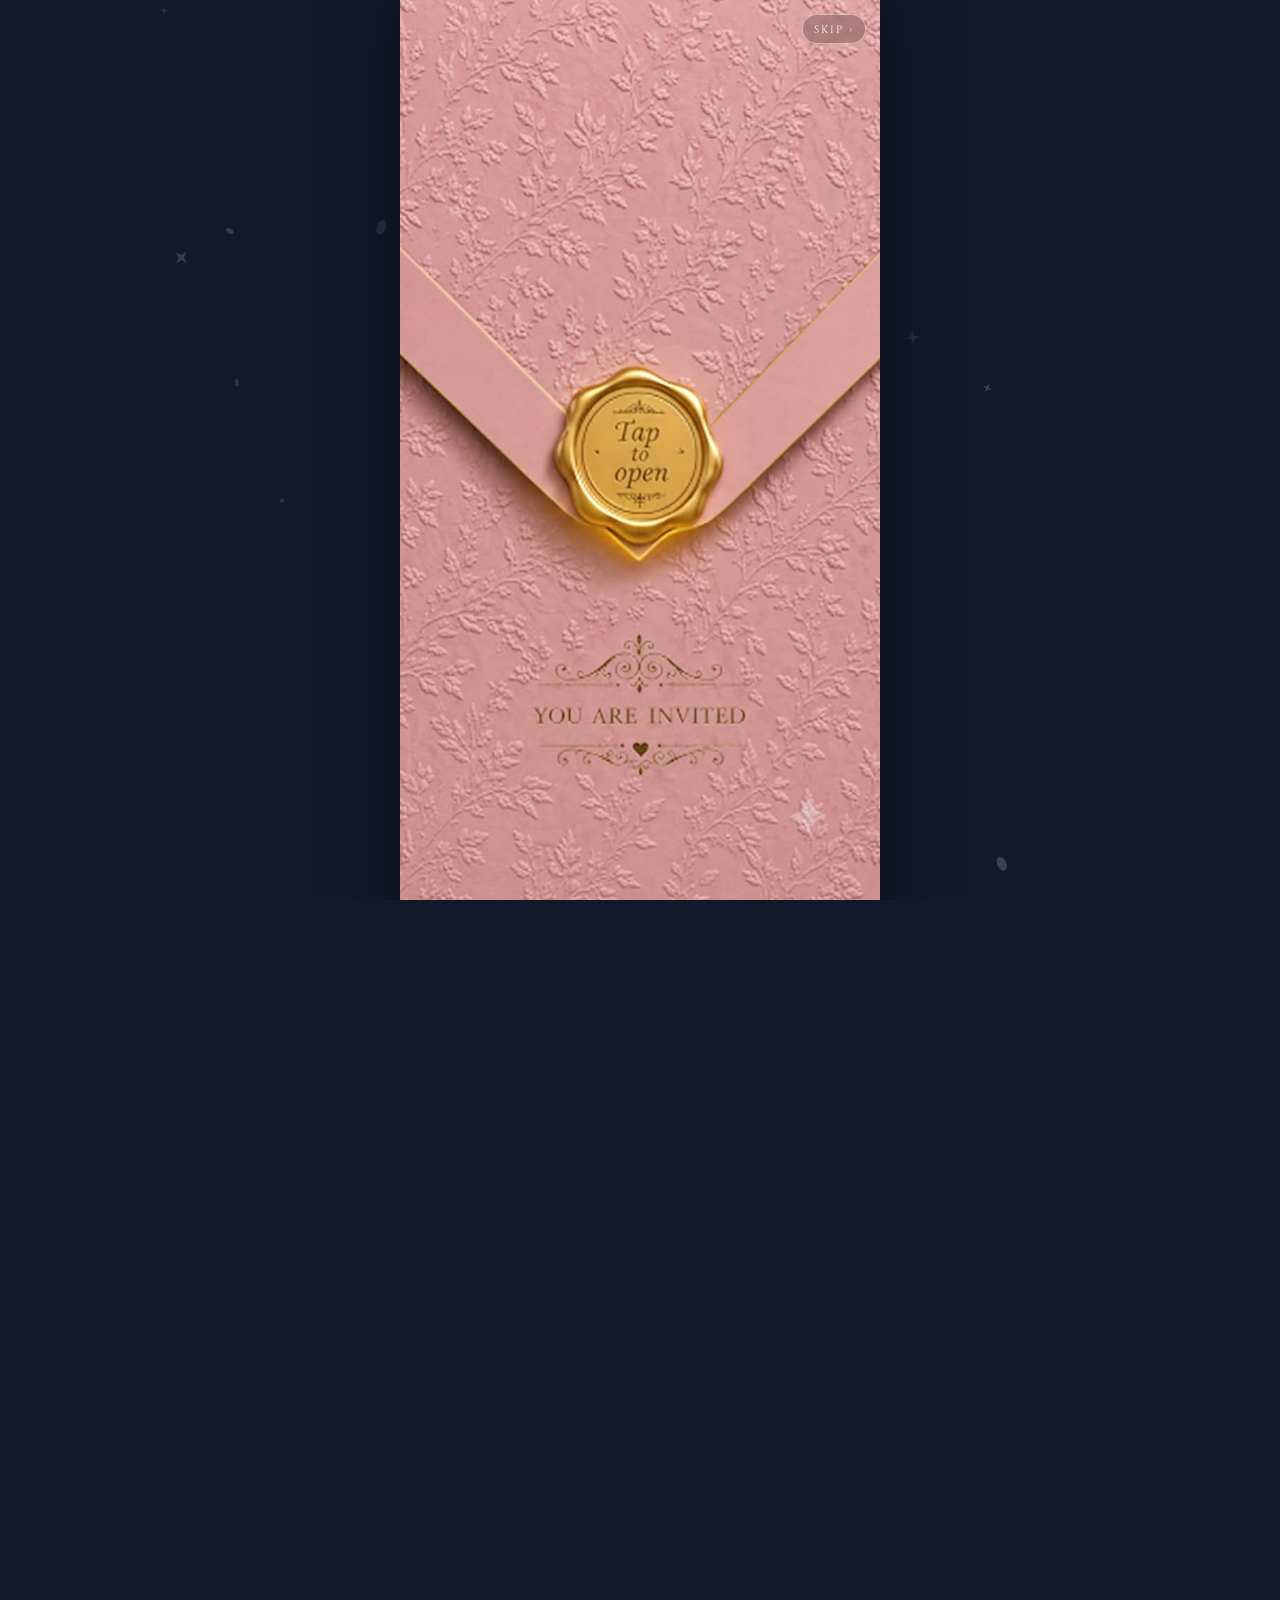
==== commit 1661dc4a: "Align-groom-name-consistent-script-font" ====
--- a/index.html
+++ b/index.html
@@ -132,7 +132,7 @@
 
         <div class="amp reveal"><span>&amp;</span></div>
 
-        <h1 class="couple-name couple-name--groom script reveal"><span class="ca-tag">CA</span> Shamshuddeen BM</h1>
+        <h1 class="couple-name couple-name--groom script reveal">CA Shamshuddeen BM</h1>
         <p class="couple-parent reveal">Son of Mr. Abbas BM<br><span style="font-size: 0.85em; opacity: 0.85;">Aysha Cottage, Panthadka, Kodaje, Neralkatte</span></p>
       </div>
       <a class="scroll-cue" href="#welcome" aria-label="Scroll down">
--- a/styles.css
+++ b/styles.css
@@ -308,27 +308,16 @@
   transition-delay: 0.15s;
 }
 .couple-name {
-  font-size: clamp(2.9rem, 15vw, 4.1rem);
-  line-height: 1.02;
+  font-size: clamp(2.8rem, 14vw, 3.9rem);
+  line-height: 1.05;
   margin: 0.05em 0 0.06em;
   color: #fff;
   text-shadow: 0 3px 18px rgba(0,0,0,0.5), 0 0 30px rgba(230,207,148,0.25);
 }
 .couple-name--groom {
-  font-size: clamp(1.8rem, 8.4vw, 3.2rem);
+  font-size: clamp(1.45rem, 6.6vw, 2.5rem);
   white-space: nowrap;
-}
-.ca-tag {
-  font-family: var(--f-serif);
-  font-size: 0.74em;
-  font-weight: 600;
-  letter-spacing: 0.06em;
-  text-transform: uppercase;
-  vertical-align: 0.08em;
-  display: inline-block;
-  margin-right: 0.15em;
-  color: #fff;
-  text-shadow: 0 2px 10px rgba(0,0,0,0.5);
+  letter-spacing: 0.01em;
 }
 .couple-parent {
   font-size: 0.92rem;
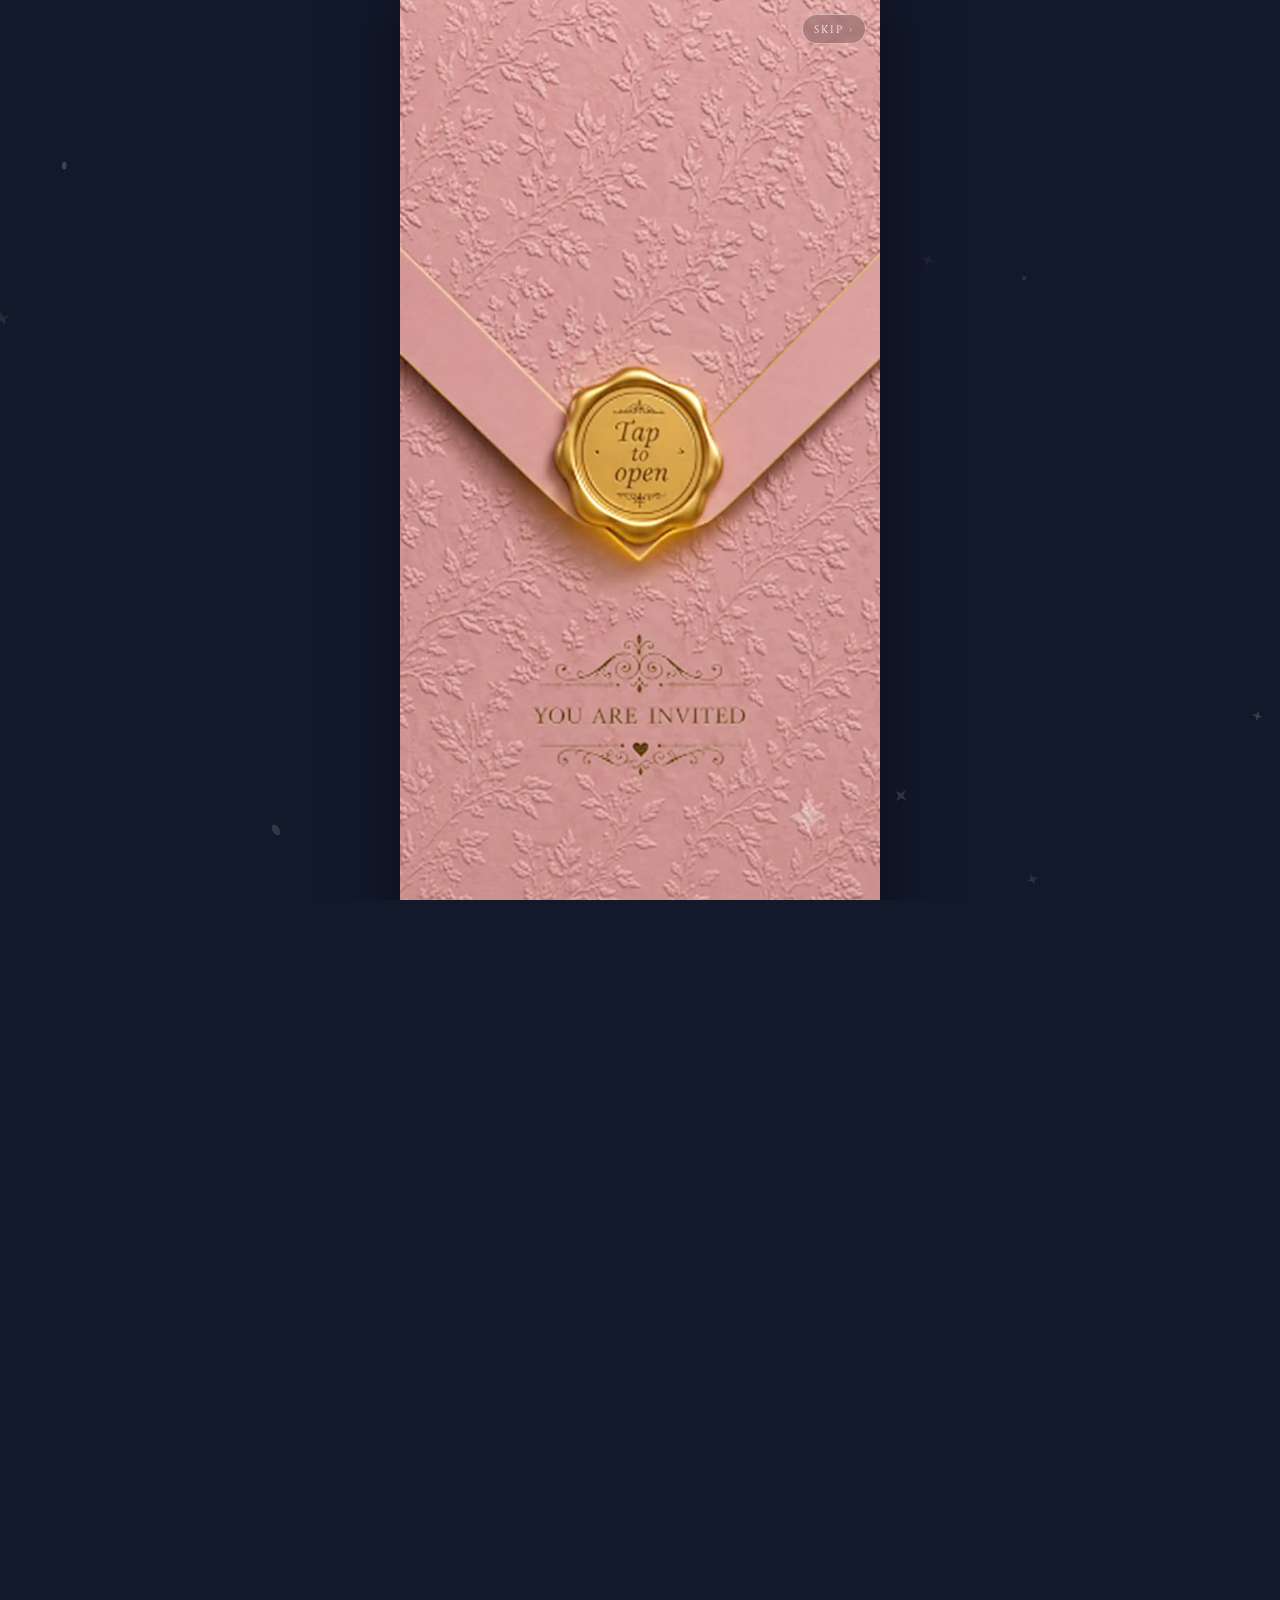
==== commit fe31b0d1: "Align-CA-uppercase-and-single-line-groom-name" ====
--- a/index.html
+++ b/index.html
@@ -132,7 +132,7 @@
 
         <div class="amp reveal"><span>&amp;</span></div>
 
-        <h1 class="couple-name couple-name--groom script reveal">CA Shamshuddeen BM</h1>
+        <h1 class="couple-name couple-name--groom script reveal"><span class="ca-tag">CA</span> Shamshuddeen BM</h1>
         <p class="couple-parent reveal">Son of Mr. Abbas BM<br><span style="font-size: 0.85em; opacity: 0.85;">Aysha Cottage, Panthadka, Kodaje, Neralkatte</span></p>
       </div>
       <a class="scroll-cue" href="#welcome" aria-label="Scroll down">
--- a/styles.css
+++ b/styles.css
@@ -315,9 +315,22 @@
   text-shadow: 0 3px 18px rgba(0,0,0,0.5), 0 0 30px rgba(230,207,148,0.25);
 }
 .couple-name--groom {
-  font-size: clamp(1.45rem, 6.6vw, 2.5rem);
+  font-size: clamp(1.35rem, 6.2vw, 2.35rem);
   white-space: nowrap;
   letter-spacing: 0.01em;
+  display: inline-flex;
+  align-items: baseline;
+  justify-content: center;
+  gap: 0.22em;
+}
+.ca-tag {
+  font-family: var(--f-caps);
+  font-size: 0.64em;
+  font-weight: 600;
+  letter-spacing: 0.08em;
+  text-transform: uppercase;
+  color: #fff;
+  text-shadow: 0 3px 14px rgba(0,0,0,0.5);
 }
 .couple-parent {
   font-size: 0.92rem;
@@ -760,9 +773,11 @@
   margin: 0.6em auto;
 }
 .footer__insha {
-  font-size: 2.6rem;
-  color: var(--gold-deep);
-  margin: 0.2em 0 0.6em;
+  font-size: clamp(2.6rem, 8.5vw, 3.3rem);
+  color: #fff1c7;
+  text-shadow: 0 2px 14px rgba(28, 39, 64, 0.75), 0 0 24px rgba(230, 207, 148, 0.45);
+  margin: 0.25em 0 0.6em;
+  letter-spacing: 0.02em;
 }
 .footer__compliments {
   font-family: var(--f-caps);
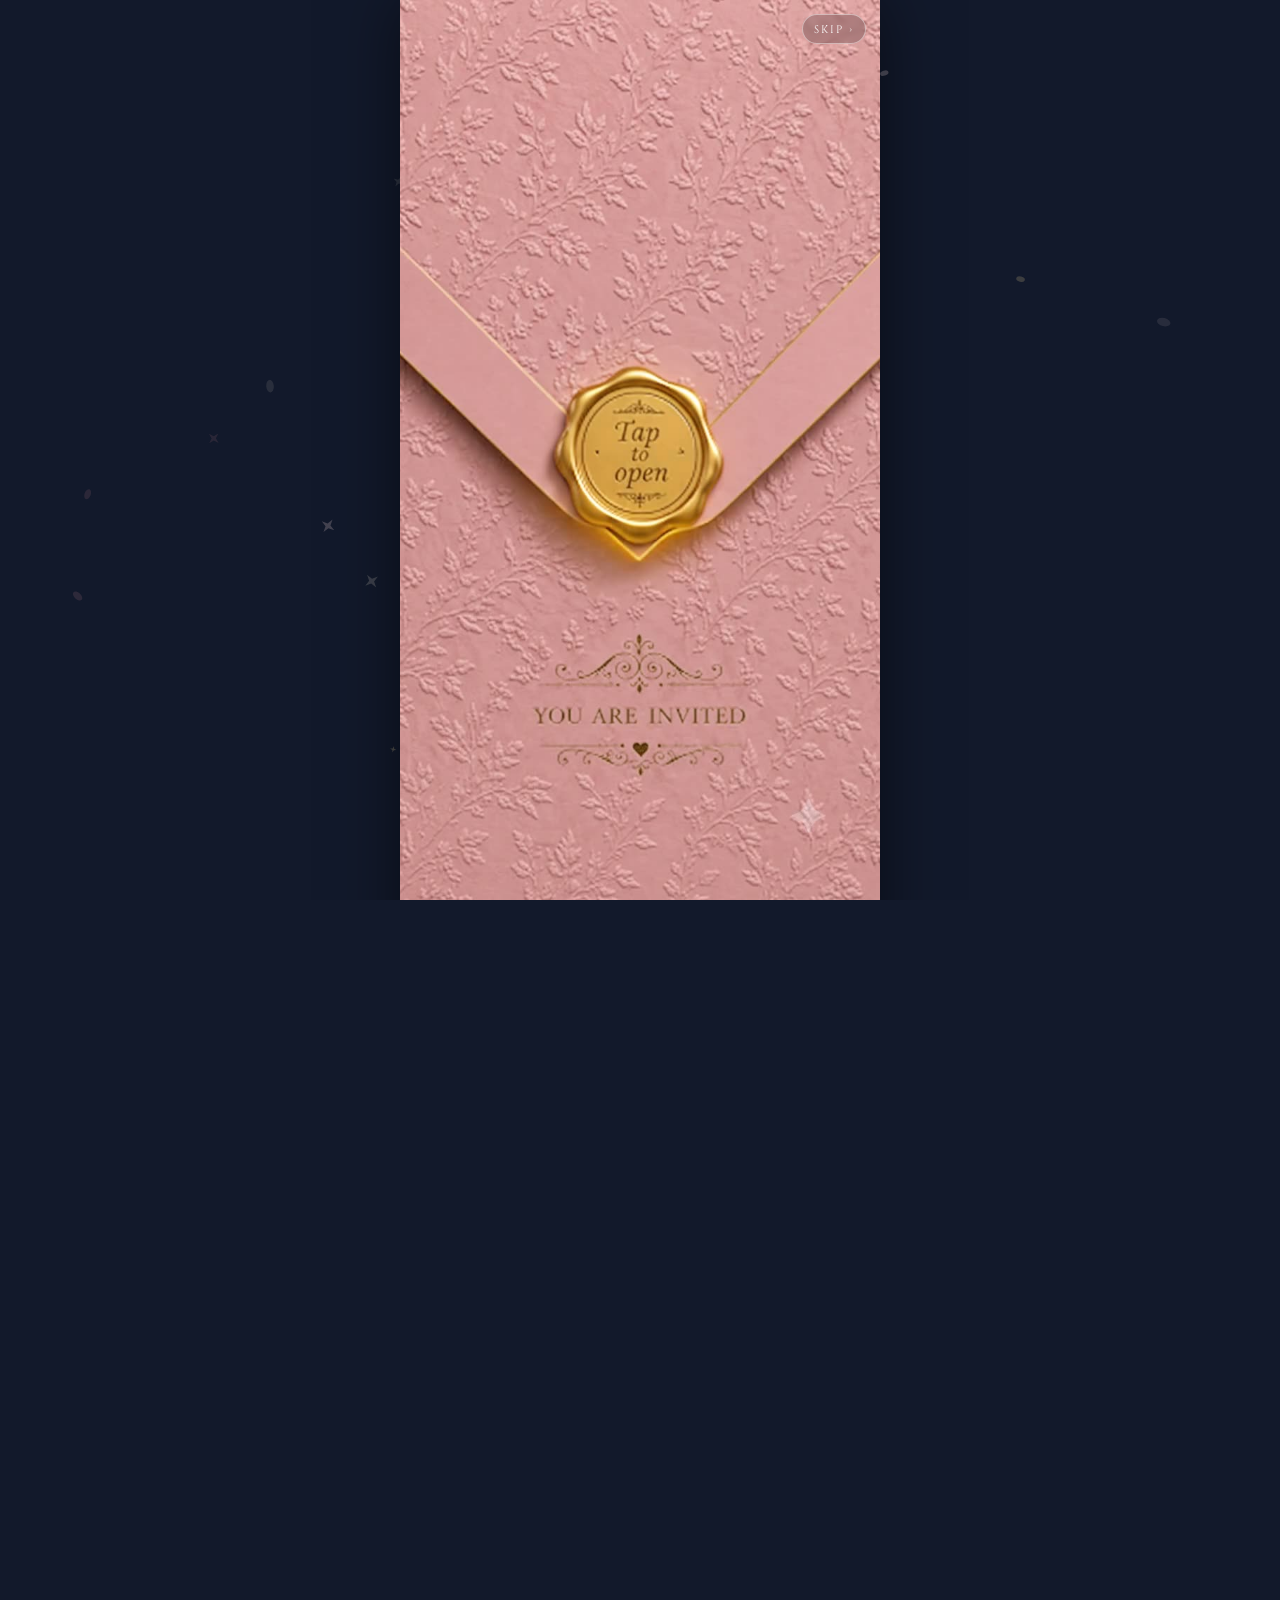
==== commit 802a4079: "Apply-Style-A-Cormorant-Garamond-Italic-for-both-names" ====
--- a/index.html
+++ b/index.html
@@ -127,12 +127,12 @@
       <div class="hero__content">
         <p class="hero__eyebrow reveal">Request the pleasure of your company &amp; blessings to celebrate the wedding of</p>
 
-        <h1 class="couple-name script reveal">Sowreen</h1>
+        <h1 class="couple-name reveal">Sowreen</h1>
         <p class="couple-parent reveal">Daughter of Mrs. &amp; Mr. K Abdul Salam<br><span style="font-size: 0.85em; opacity: 0.85;">Grand D/o Late Mohammed &amp; Late Chaiyabba &bull; Farangipete</span></p>
 
         <div class="amp reveal"><span>&amp;</span></div>
 
-        <h1 class="couple-name couple-name--groom script reveal"><span class="ca-tag">CA</span> Shamshuddeen BM</h1>
+        <h1 class="couple-name couple-name--groom reveal">CA Shamshuddeen BM</h1>
         <p class="couple-parent reveal">Son of Mr. Abbas BM<br><span style="font-size: 0.85em; opacity: 0.85;">Aysha Cottage, Panthadka, Kodaje, Neralkatte</span></p>
       </div>
       <a class="scroll-cue" href="#welcome" aria-label="Scroll down">
--- a/styles.css
+++ b/styles.css
@@ -308,29 +308,22 @@
   transition-delay: 0.15s;
 }
 .couple-name {
-  font-size: clamp(2.8rem, 14vw, 3.9rem);
-  line-height: 1.05;
-  margin: 0.05em 0 0.06em;
+  font-family: var(--f-serif);
+  font-style: italic;
+  font-weight: 500;
+  font-size: clamp(2.3rem, 10.5vw, 3.7rem);
+  line-height: 1.1;
+  margin: 0.05em 0 0.08em;
   color: #fff;
+  letter-spacing: 0.02em;
   text-shadow: 0 3px 18px rgba(0,0,0,0.5), 0 0 30px rgba(230,207,148,0.25);
 }
 .couple-name--groom {
-  font-size: clamp(1.35rem, 6.2vw, 2.35rem);
+  font-size: clamp(1.4rem, 6.2vw, 2.35rem);
   white-space: nowrap;
-  letter-spacing: 0.01em;
-  display: inline-flex;
-  align-items: baseline;
-  justify-content: center;
-  gap: 0.22em;
-}
-.ca-tag {
-  font-family: var(--f-caps);
-  font-size: 0.64em;
-  font-weight: 600;
-  letter-spacing: 0.08em;
-  text-transform: uppercase;
-  color: #fff;
-  text-shadow: 0 3px 14px rgba(0,0,0,0.5);
+  letter-spacing: 0.03em;
+  font-weight: 500;
+  display: block;
 }
 .couple-parent {
   font-size: 0.92rem;
@@ -348,8 +341,9 @@
   gap: 14px;
 }
 .amp span {
-  font-family: var(--f-script);
-  font-size: 2.4rem;
+  font-family: var(--f-serif);
+  font-style: italic;
+  font-size: 2.2rem;
   color: var(--gold-lite);
   text-shadow: 0 2px 12px rgba(0,0,0,0.5);
 }
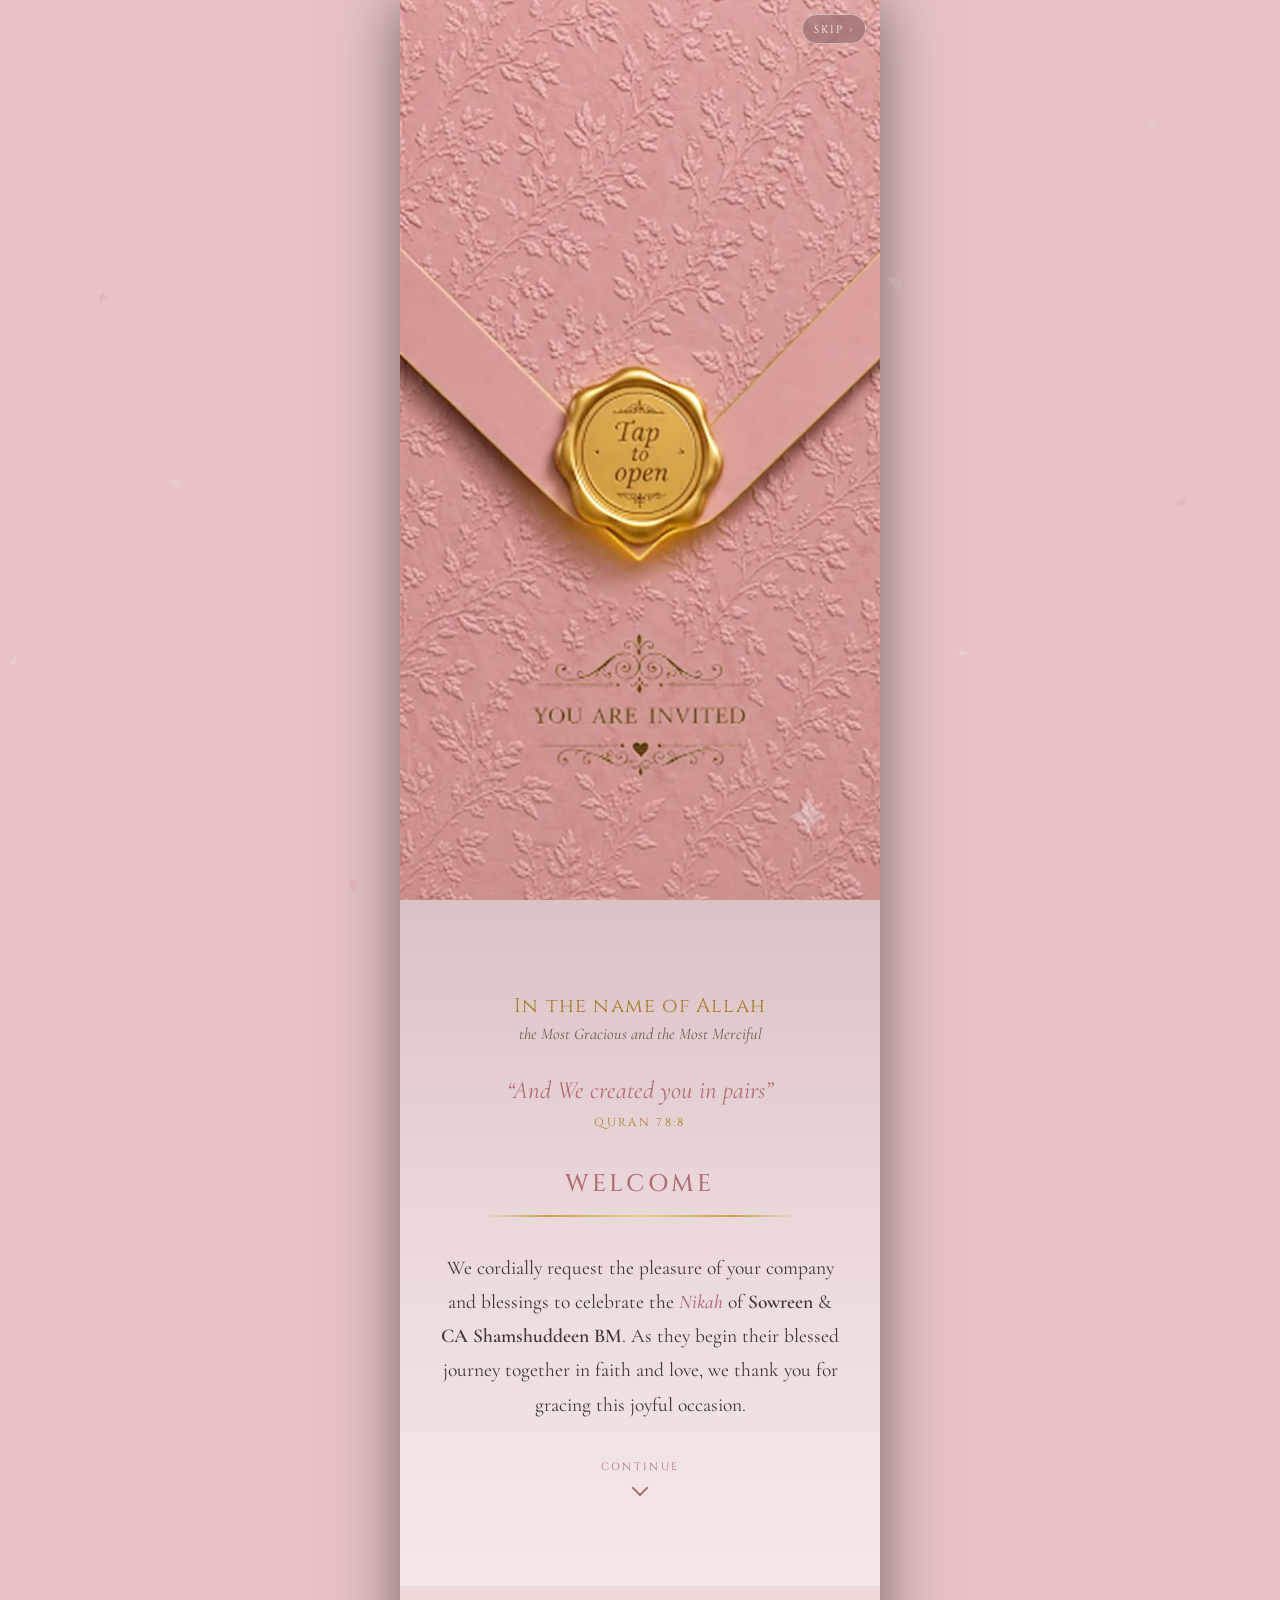
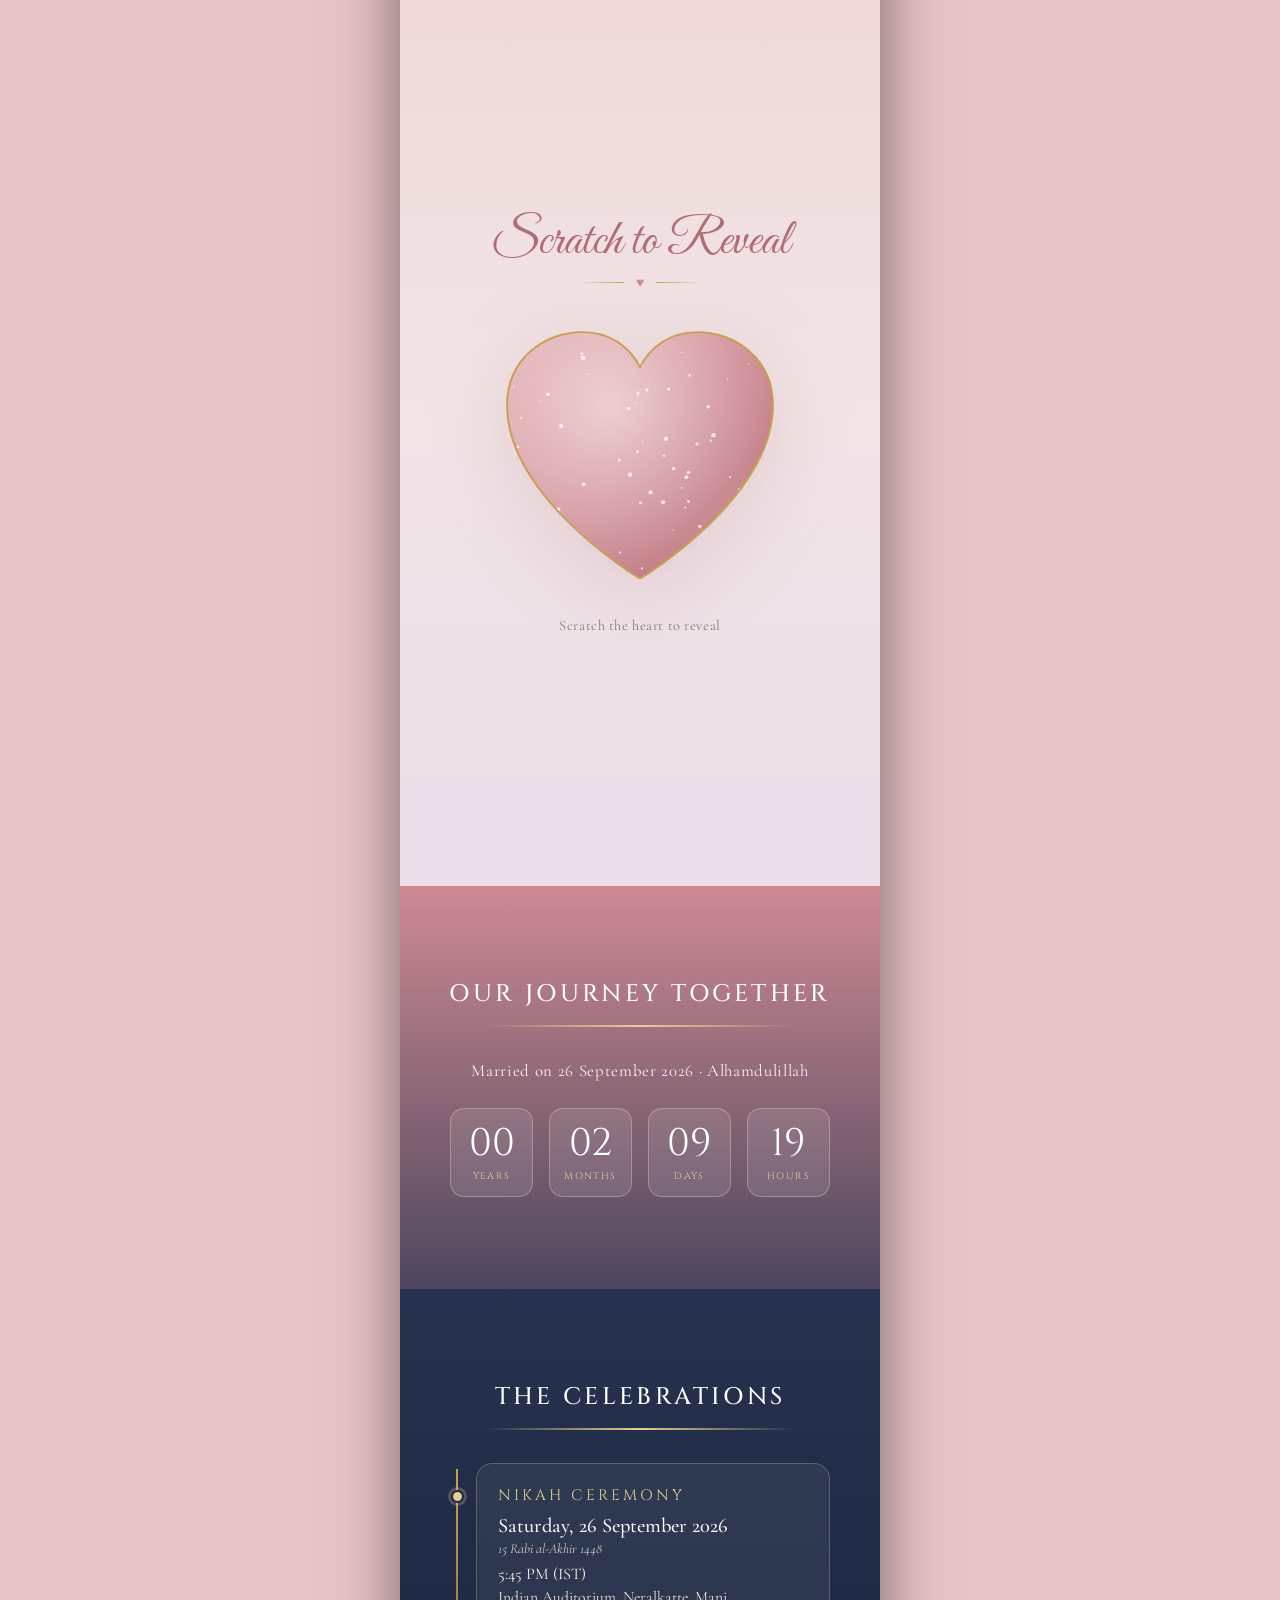
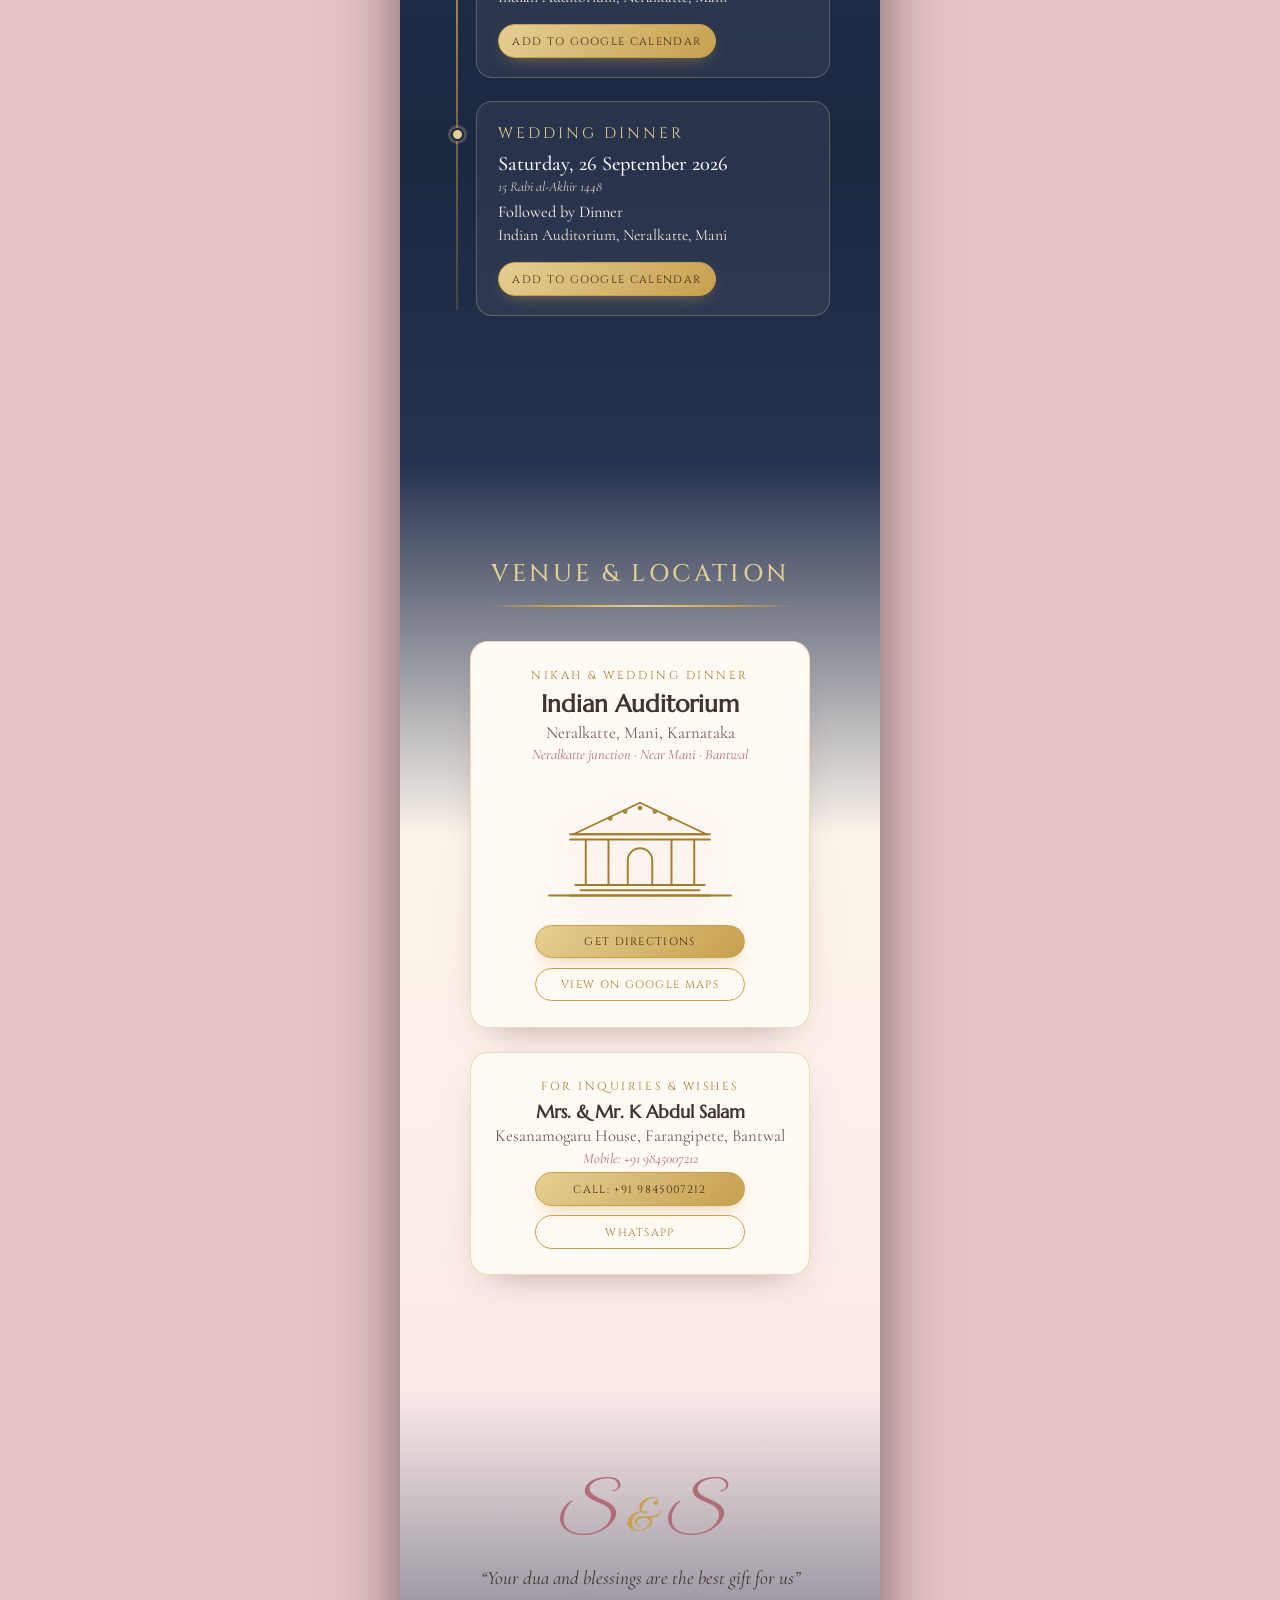
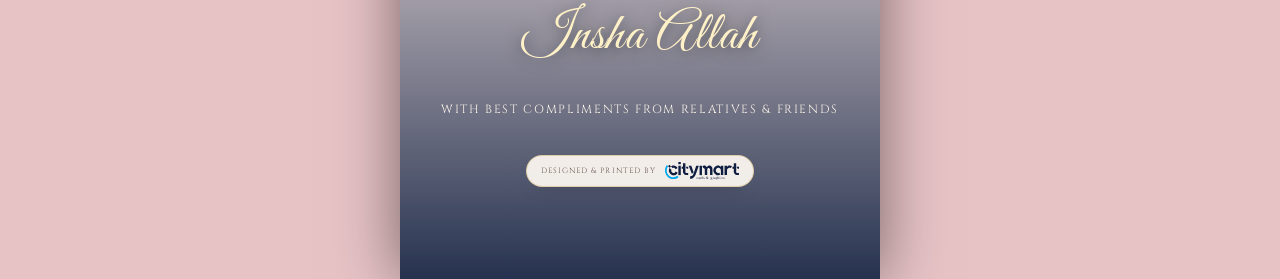
==== commit 2b86ecf2: "Fix-envelope-bottom-gap-and-scale-hero-typography" ====
--- a/index.html
+++ b/index.html
@@ -128,12 +128,12 @@
         <p class="hero__eyebrow reveal">Request the pleasure of your company &amp; blessings to celebrate the wedding of</p>
 
         <h1 class="couple-name reveal">Sowreen</h1>
-        <p class="couple-parent reveal">Daughter of Mrs. &amp; Mr. K Abdul Salam<br><span style="font-size: 0.85em; opacity: 0.85;">Grand D/o Late Mohammed &amp; Late Chaiyabba &bull; Farangipete</span></p>
+        <p class="couple-parent reveal">Daughter of Mrs. &amp; Mr. K Abdul Salam<br><span style="font-size: 0.92em; opacity: 0.88;">Grand D/o Late Mohammed &amp; Late Chaiyabba &bull; Farangipete</span></p>
 
         <div class="amp reveal"><span>&amp;</span></div>
 
         <h1 class="couple-name couple-name--groom reveal">CA Shamshuddeen BM</h1>
-        <p class="couple-parent reveal">Son of Mr. Abbas BM<br><span style="font-size: 0.85em; opacity: 0.85;">Aysha Cottage, Panthadka, Kodaje, Neralkatte</span></p>
+        <p class="couple-parent reveal">Son of Mr. Abbas BM<br><span style="font-size: 0.92em; opacity: 0.88;">Aysha Cottage, Panthadka, Kodaje, Neralkatte</span></p>
       </div>
       <a class="scroll-cue" href="#welcome" aria-label="Scroll down">
         <span class="scroll-cue__text">Scroll</span>
--- a/styles.css
+++ b/styles.css
@@ -50,7 +50,12 @@
 img, video, canvas { max-width: 100%; display: block; }
 
 /* Lock scroll while the envelope cover is up */
-body.cover-active { overflow: hidden; height: 100svh; }
+body.cover-active {
+  overflow: hidden;
+  height: 100%;
+  min-height: 100dvh;
+  background: #e7c3c6;
+}
 
 /* ---------- Phone column ---------- */
 .phone {
@@ -64,6 +69,7 @@
 
 .section-full {
   min-height: 100svh;
+  min-height: 100dvh;
   position: relative;
   display: flex;
   flex-direction: column;
@@ -81,6 +87,9 @@
 .viewport-frame {
   position: fixed;
   inset: 0;
+  width: 100%;
+  height: 100%;
+  min-height: 100dvh;
   max-width: var(--col-w);
   margin-inline: auto;
   z-index: 50;
@@ -158,6 +167,9 @@
 .cover {
   position: fixed;
   inset: 0;
+  width: 100%;
+  height: 100%;
+  min-height: 100dvh;
   max-width: var(--col-w);
   margin-inline: auto;
   z-index: 60;
@@ -170,7 +182,7 @@
 }
 .cover.is-gone { opacity: 0; pointer-events: none; }
 
-.cover__media { position: absolute; inset: 0; }
+.cover__media { position: absolute; inset: 0; width: 100%; height: 100%; }
 .cover__poster,
 .cover__video {
   position: absolute;
@@ -298,11 +310,11 @@
 }
 .hero__eyebrow {
   font-family: var(--f-caps-2);
-  font-size: 0.94rem;
+  font-size: 1.03rem;
   line-height: 1.6;
   letter-spacing: 0.05em;
   color: var(--cream);
-  max-width: 20em;
+  max-width: 21em;
   margin: 0 auto 1.1em;
   text-shadow: 0 2px 10px rgba(0,0,0,0.5);
   transition-delay: 0.15s;
@@ -311,25 +323,24 @@
   font-family: var(--f-serif);
   font-style: italic;
   font-weight: 500;
-  font-size: clamp(2.3rem, 10.5vw, 3.7rem);
-  line-height: 1.1;
-  margin: 0.05em 0 0.08em;
+  font-size: clamp(1.85rem, 7.5vw, 2.9rem);
+  line-height: 1.15;
+  margin: 0.08em 0;
   color: #fff;
   letter-spacing: 0.02em;
   text-shadow: 0 3px 18px rgba(0,0,0,0.5), 0 0 30px rgba(230,207,148,0.25);
+  white-space: nowrap;
 }
 .couple-name--groom {
-  font-size: clamp(1.4rem, 6.2vw, 2.35rem);
   white-space: nowrap;
-  letter-spacing: 0.03em;
-  font-weight: 500;
+  letter-spacing: 0.02em;
   display: block;
 }
 .couple-parent {
-  font-size: 0.92rem;
+  font-size: 1.02rem;
   letter-spacing: 0.03em;
   color: var(--cream-2);
-  margin: 0 0 0.2em;
+  margin: 0 0 0.25em;
   font-style: italic;
   text-shadow: 0 2px 8px rgba(0,0,0,0.5);
 }
@@ -343,7 +354,7 @@
 .amp span {
   font-family: var(--f-serif);
   font-style: italic;
-  font-size: 2.2rem;
+  font-size: 2.4rem;
   color: var(--gold-lite);
   text-shadow: 0 2px 12px rgba(0,0,0,0.5);
 }
